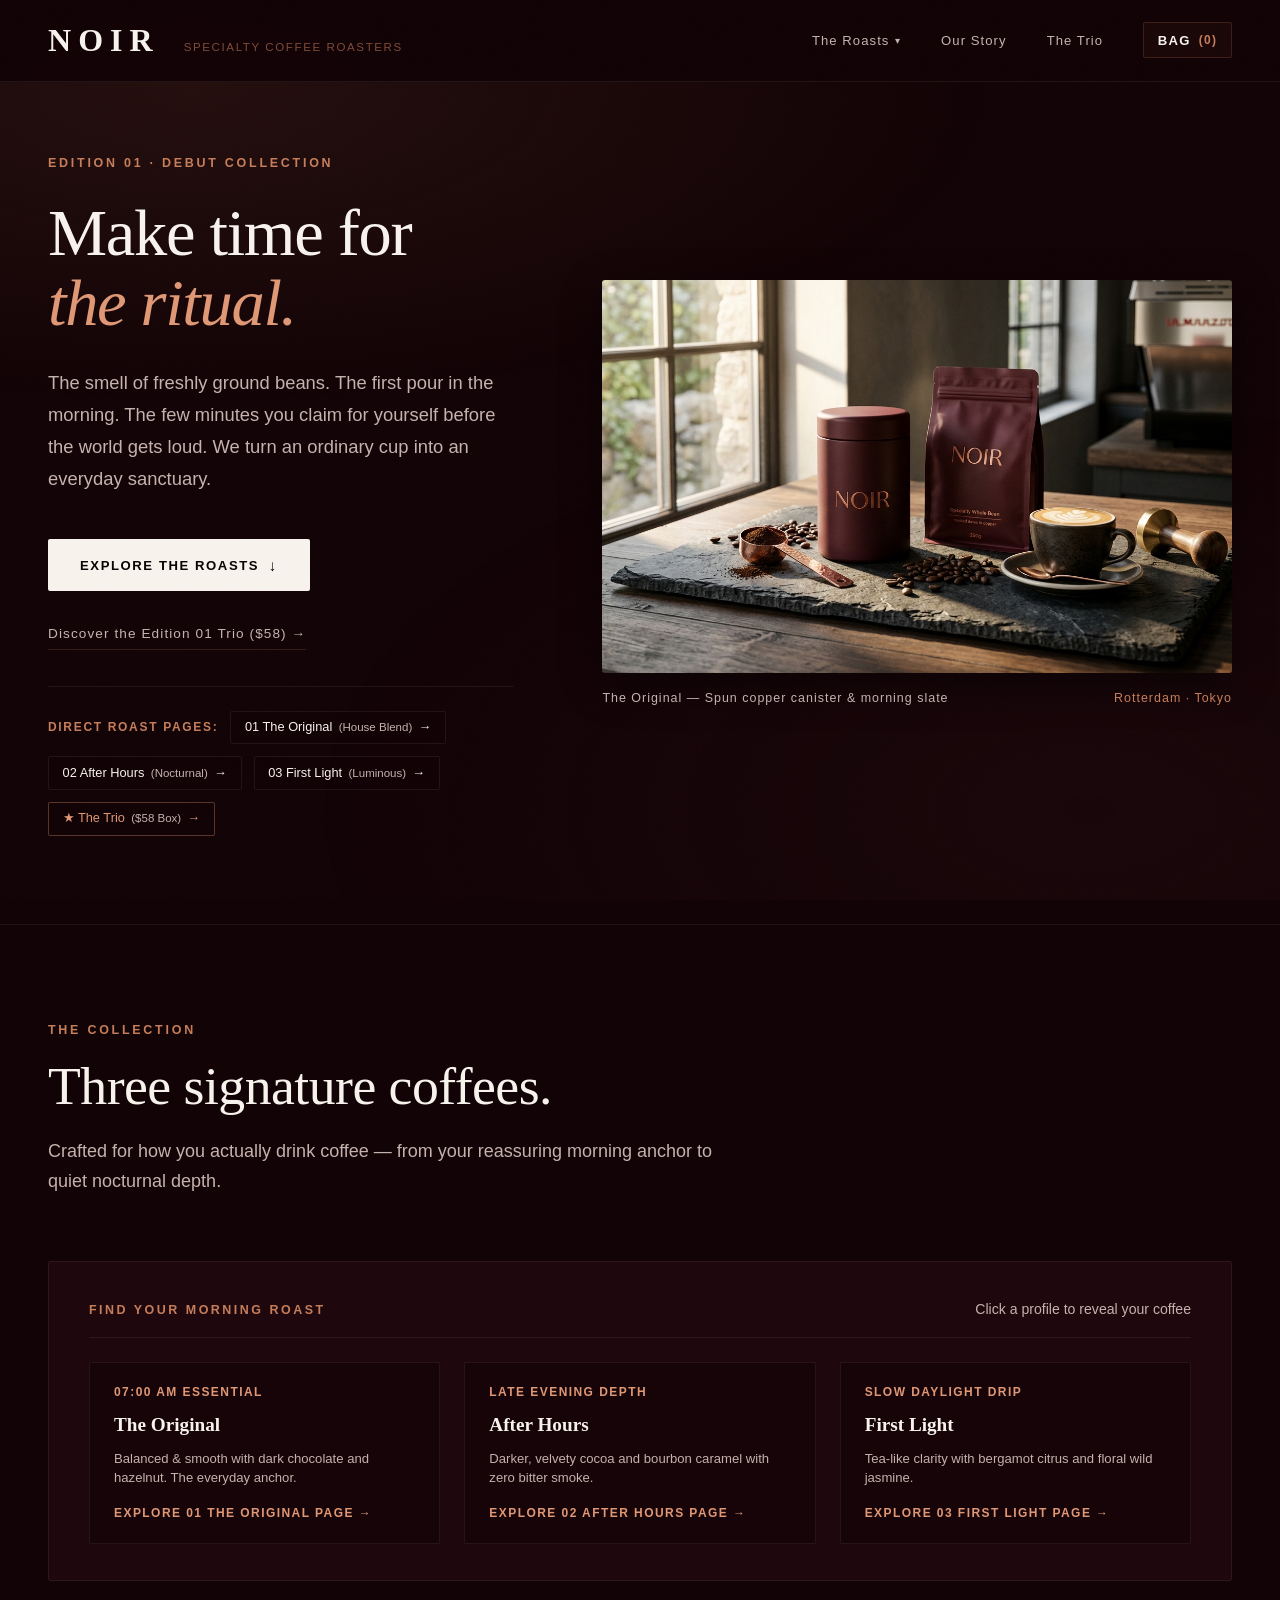
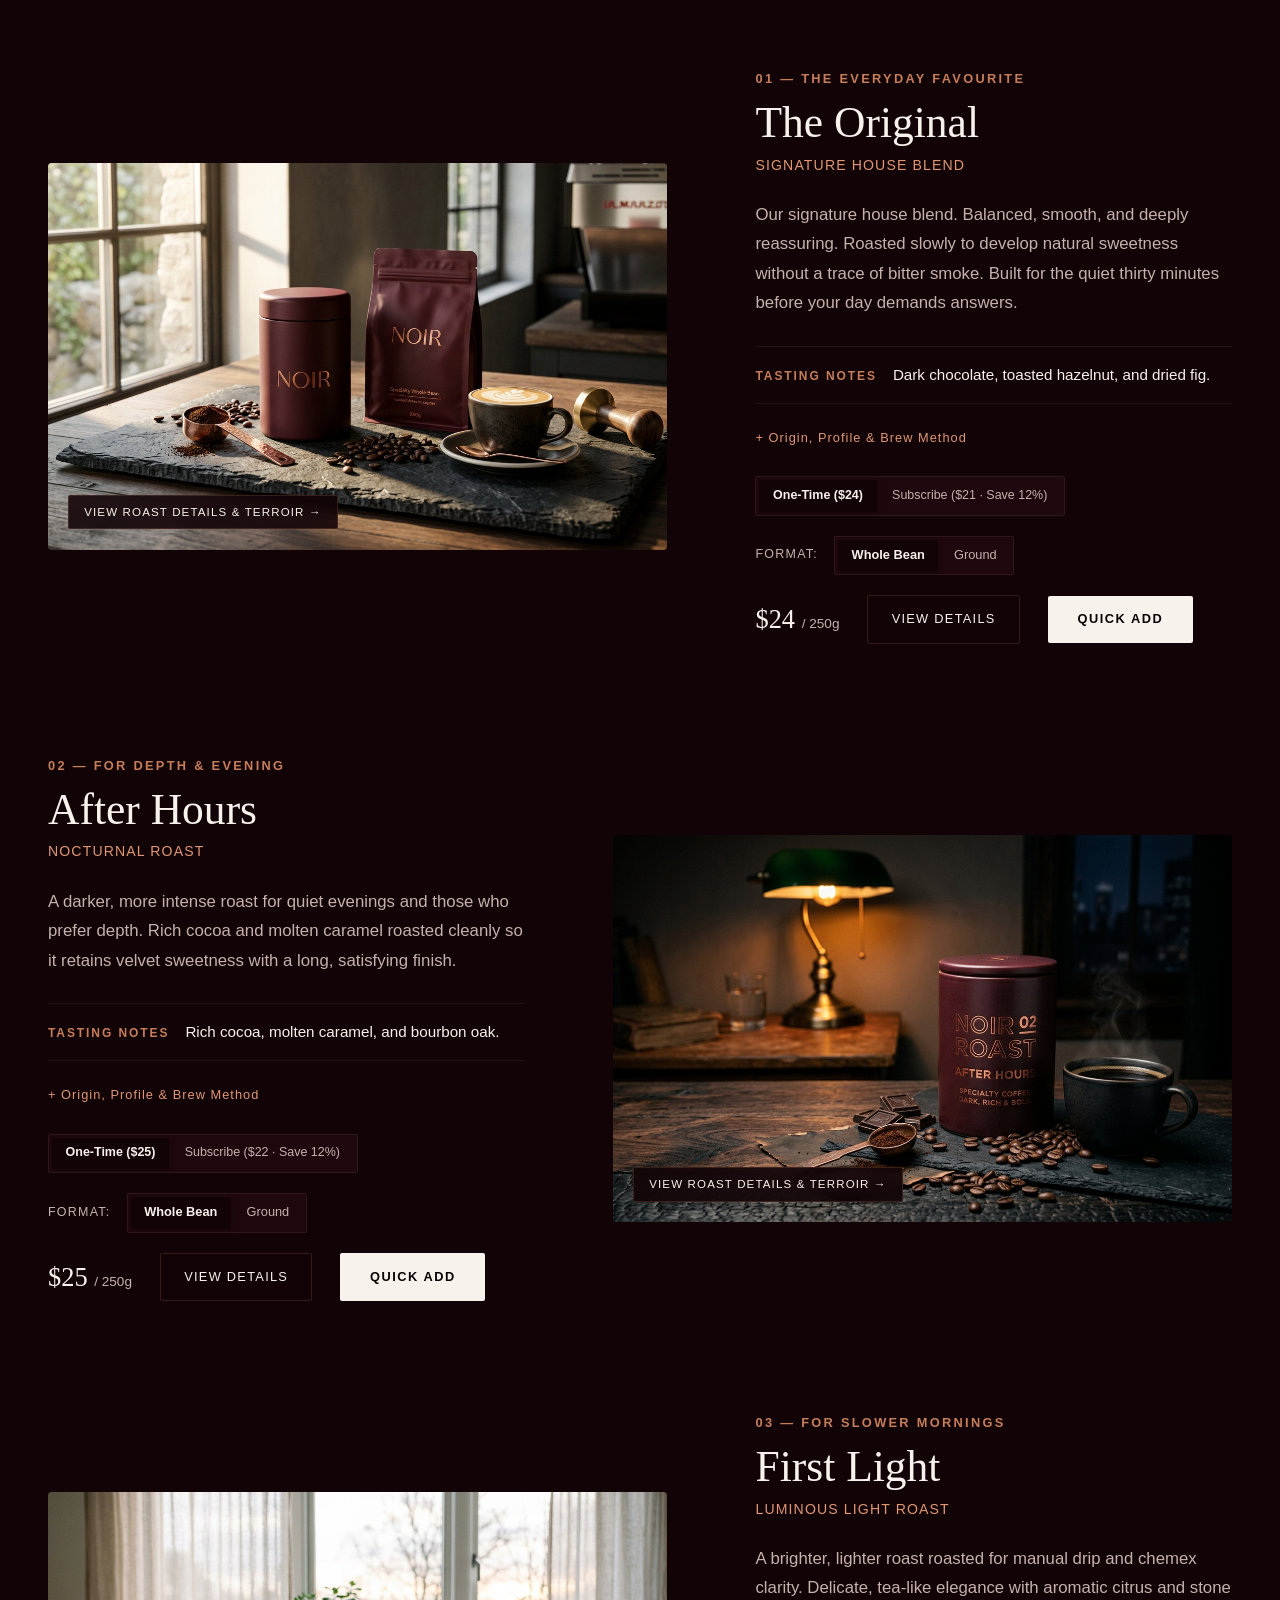
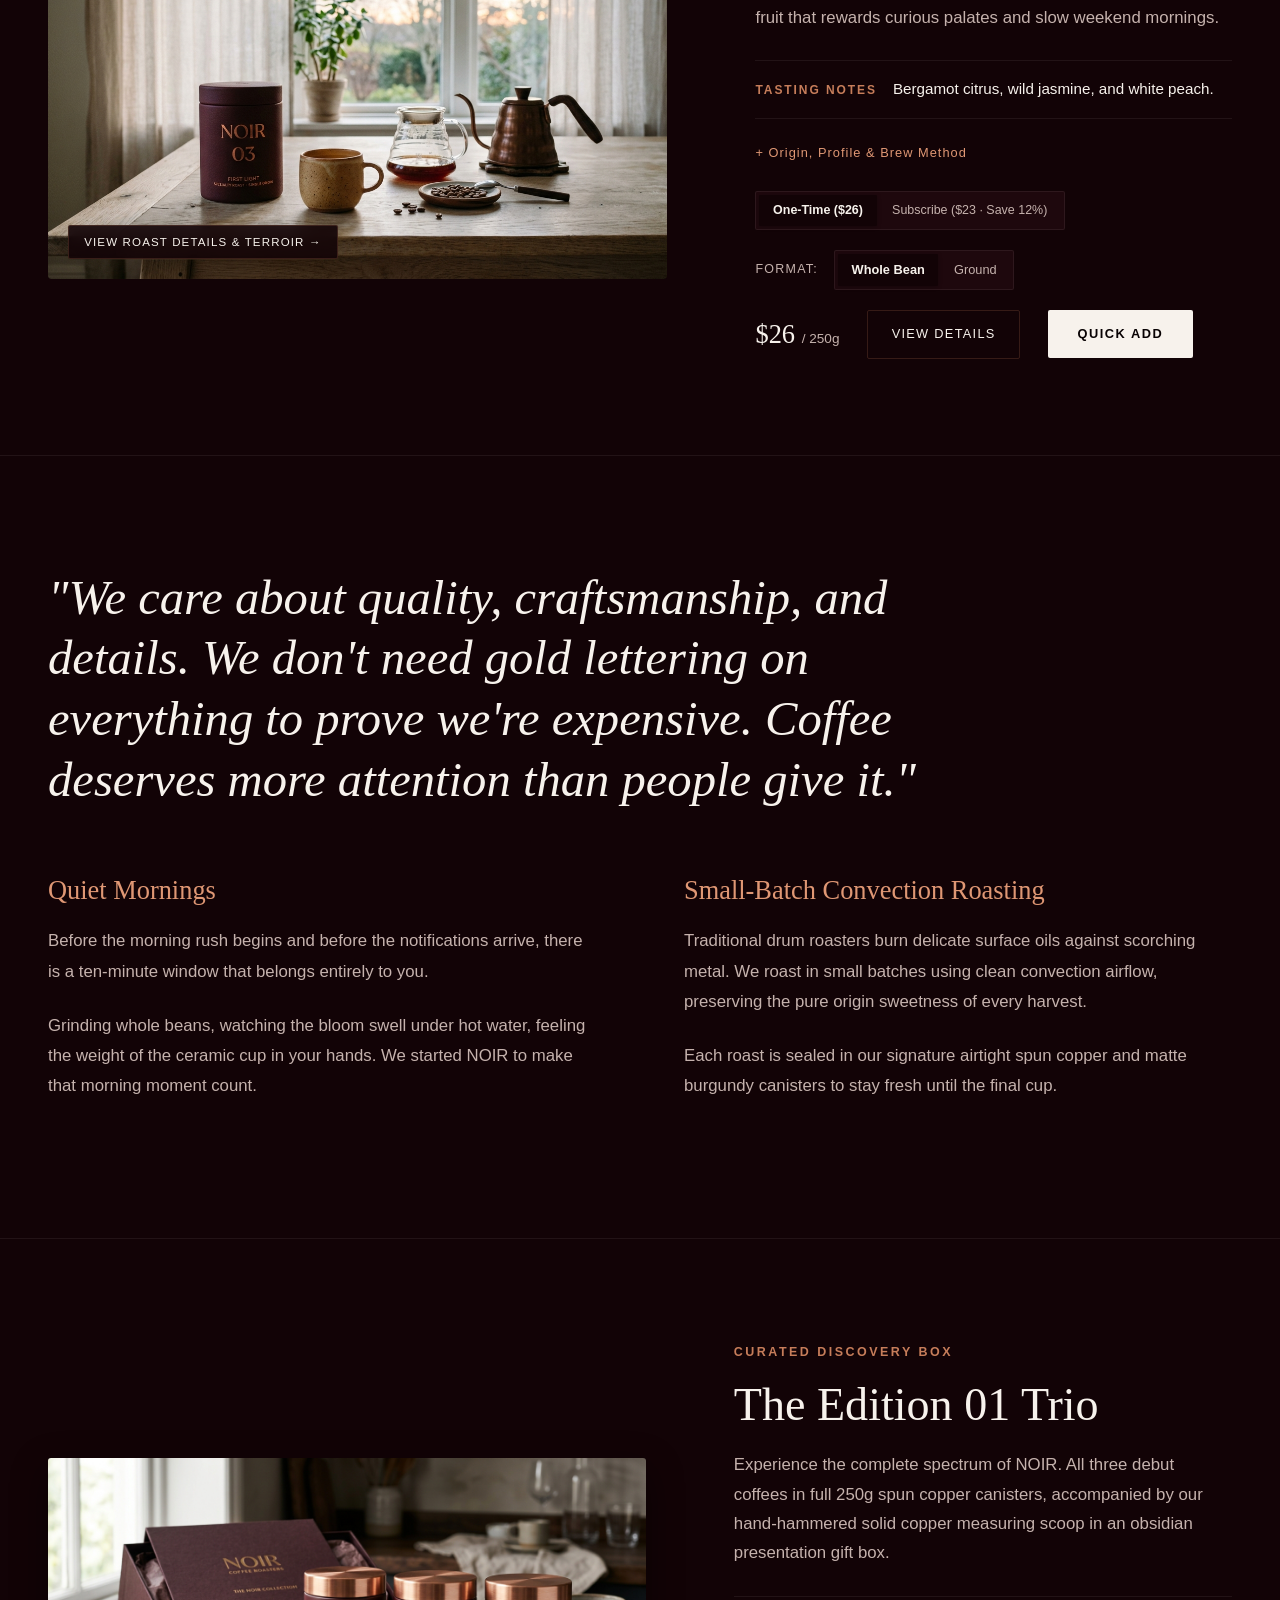
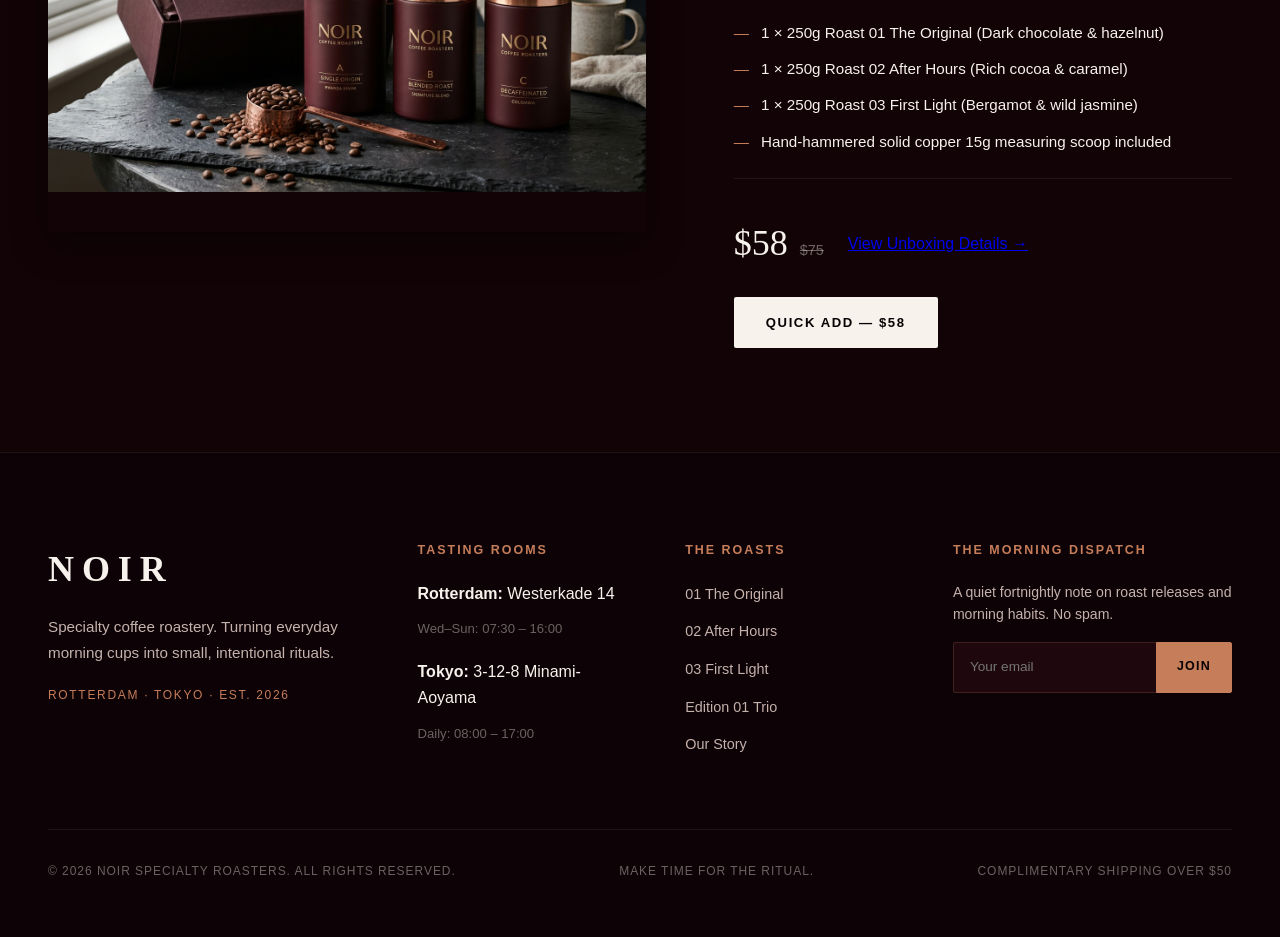
==== index.html @ 80af3e6f "feat: launch NOIR luxury coffee store with PDPs, Trio discovery set, and persistent cart" ====
<!DOCTYPE html>
<html lang="en">
<head>
  <meta charset="UTF-8">
  <meta name="viewport" content="width=device-width, initial-scale=1.0">
  <title>NOIR — Make Time for the Ritual | Specialty Coffee</title>
  <meta name="description" content="NOIR is an independent specialty coffee roaster. Three signature roasts crafted for quiet mornings and intentional rituals. Sealed in refillable copper-accented canisters.">
  
  <link rel="stylesheet" href="css/noir.css">
</head>
<body>

  <!-- Subtle Atmospheric Substrate: Micrograin texture and warm lighting -->
  <div class="atmosphere-glow" aria-hidden="true"></div>
  <svg class="grain-overlay" aria-hidden="true" xmlns="http://www.w3.org/2000/svg">
    <filter id="noir-noise">
      <feTurbulence type="fractalNoise" baseFrequency="0.8" numOctaves="3" stitchTiles="stitch" />
      <feColorMatrix type="matrix" values="1 0 0 0 0  0 1 0 0 0  0 0 1 0 0  0 0 0 1 0" />
    </filter>
    <rect width="100%" height="100%" filter="url(#noir-noise)" />
  </svg>

  <!-- Masthead -->
  <header class="masthead">
    <div class="masthead-inner">
      <div class="masthead-brand">
        <a href="#hero" class="brand-logo" aria-label="NOIR Specialty Coffee">NOIR</a>
        <span class="brand-tagline-sub">Specialty Coffee Roasters</span>
      </div>

      <nav class="masthead-nav" aria-label="Main Navigation">
        <div class="nav-dropdown-wrap">
          <a href="#roasts" class="nav-item">
            <span>The Roasts</span>
            <span class="nav-dropdown-arrow">▾</span>
          </a>
          <div class="nav-dropdown-menu">
            <div class="nav-dropdown-inner">
              <a href="original.html" class="nav-dropdown-item">
                <span class="dropdown-item-num">01</span>
                <div class="dropdown-item-content">
                  <span class="dropdown-item-name">The Original</span>
                  <span class="dropdown-item-desc">Signature House Blend · Dark Chocolate</span>
                </div>
              </a>
              <a href="after-hours.html" class="nav-dropdown-item">
                <span class="dropdown-item-num">02</span>
                <div class="dropdown-item-content">
                  <span class="dropdown-item-name">After Hours</span>
                  <span class="dropdown-item-desc">Nocturnal Roast · Rich Cocoa & Caramel</span>
                </div>
              </a>
              <a href="first-light.html" class="nav-dropdown-item">
                <span class="dropdown-item-num">03</span>
                <div class="dropdown-item-content">
                  <span class="dropdown-item-name">First Light</span>
                  <span class="dropdown-item-desc">Luminous Light Roast · Bergamot & Jasmine</span>
                </div>
              </a>
              <div class="nav-dropdown-divider"></div>
              <a href="trio.html" class="nav-dropdown-item">
                <span class="dropdown-item-num" style="color: var(--noir-copper-light);">★</span>
                <div class="dropdown-item-content">
                  <span class="dropdown-item-name">The Edition 01 Trio</span>
                  <span class="dropdown-item-desc">All 3 Roasts + Solid Copper Scoop ($58)</span>
                </div>
              </a>
            </div>
          </div>
        </div>

        <a href="story.html" class="nav-item">Our Story</a>
        <a href="trio.html" class="nav-item">The Trio</a>
        <button class="masthead-bag-btn" id="bagBtn" aria-label="Open bag">
          <span>Bag</span>
          <span class="bag-count">(0)</span>
        </button>
        <button class="mobile-nav-toggle-btn" id="mobileNavToggleBtn" aria-label="Toggle navigation menu" type="button">
          <div class="mobile-nav-icon-bars" aria-hidden="true">
            <span></span>
            <span></span>
            <span></span>
          </div>
          <span>Menu</span>
        </button>
      </nav>
    </div>
  </header>

  <!-- Mobile Navigation Drawer -->
  <div class="mobile-nav-drawer" id="mobileNavDrawer" aria-hidden="true">
    <div class="mobile-nav-drawer-inner">
      <div class="mobile-nav-drawer-header">
        <span class="mobile-nav-drawer-title">NOIR Directory</span>
        <button class="mobile-nav-drawer-close" id="mobileNavCloseBtn" aria-label="Close menu">✕</button>
      </div>
      <div class="mobile-nav-drawer-content">
        <span class="mobile-nav-category">Signature Roasts</span>
        <a href="original.html" class="mobile-nav-link">
          <span class="mobile-nav-num">01</span>
          <div>
            <strong>The Original</strong>
            <small>House Blend · Dark Chocolate ($24)</small>
          </div>
        </a>
        <a href="after-hours.html" class="mobile-nav-link">
          <span class="mobile-nav-num">02</span>
          <div>
            <strong>After Hours</strong>
            <small>Nocturnal Roast · Rich Cocoa ($25)</small>
          </div>
        </a>
        <a href="first-light.html" class="mobile-nav-link">
          <span class="mobile-nav-num">03</span>
          <div>
            <strong>First Light</strong>
            <small>Light Roast · Bergamot & Jasmine ($26)</small>
          </div>
        </a>

        <div class="mobile-nav-divider"></div>

        <span class="mobile-nav-category">Curated Box Set</span>
        <a href="trio.html" class="mobile-nav-link highlight">
          <span class="mobile-nav-num" style="color: var(--noir-copper-light);">★</span>
          <div>
            <strong>The Edition 01 Trio</strong>
            <small>All 3 Roasts + Solid Copper Scoop ($58)</small>
          </div>
        </a>

        <div class="mobile-nav-divider"></div>

        <span class="mobile-nav-category">About NOIR</span>
        <a href="story.html" class="mobile-nav-link">
          <div>
            <strong>Our Story & Roasting Craft</strong>
            <small>Loring S35 convection & sustainable canisters</small>
          </div>
        </a>
        <a href="#story" class="mobile-nav-link">
          <div>
            <strong>Tasting Rooms</strong>
            <small>Rotterdam (Westerkade) & Tokyo (Aoyama)</small>
          </div>
        </a>
      </div>
    </div>
  </div>

  <main>
    <!-- 1. HERO SECTION -->
    <section class="site-section hero-section" id="hero">
      <div class="hero-grid">
        <div class="hero-content">
          <span class="hero-eyebrow">Edition 01 · Debut Collection</span>
          
          <h1 class="hero-headline">
            Make time for<br>
            <em>the ritual.</em>
          </h1>

          <p class="hero-description">
            The smell of freshly ground beans. The first pour in the morning. The few minutes you claim for yourself before the world gets loud. We turn an ordinary cup into an everyday sanctuary.
          </p>

          <div class="hero-actions">
            <a href="#roasts" class="btn-primary">
              <span>Explore the Roasts</span>
              <span style="font-size: 0.95rem; line-height: 1;">↓</span>
            </a>
            <a href="trio.html" class="btn-ghost-link">
              Discover the Edition 01 Trio ($58) →
            </a>
          </div>

          <!-- Direct Quick-Access to Dedicated Product Pages -->
          <div class="hero-quick-roasts">
            <span class="quick-roasts-label">Direct Roast Pages:</span>
            <a href="original.html" class="quick-roast-pill">01 The Original <span>(House Blend)</span> →</a>
            <a href="after-hours.html" class="quick-roast-pill">02 After Hours <span>(Nocturnal)</span> →</a>
            <a href="first-light.html" class="quick-roast-pill">03 First Light <span>(Luminous)</span> →</a>
            <a href="trio.html" class="quick-roast-pill" style="border-color: rgba(198, 125, 90, 0.4); color: var(--noir-copper-light);">★ The Trio <span>($58 Box)</span> →</a>
          </div>
        </div>

        <div class="hero-visual">
          <div class="hero-image-frame">
            <img 
              src="assets/noir-01-the-original-wide.jpg" 
              alt="NOIR The Original signature canister, whole beans, and ceramic cup in morning slate light"
            >
          </div>
          <div class="hero-image-note">
            <span>The Original — Spun copper canister & morning slate</span>
            <span>Rotterdam · Tokyo</span>
          </div>
        </div>
      </div>
    </section>

    <hr class="section-divider">

    <!-- 2. THE THREE SIGNATURE ROASTS -->
    <section class="site-section" id="roasts">
      <div class="section-header-clean">
        <span class="section-label">The Collection</span>
        <h2 class="section-title-large">Three signature coffees.</h2>
        <p class="section-subtitle-clean">
          Crafted for how you actually drink coffee — from your reassuring morning anchor to quiet nocturnal depth.
        </p>
      </div>

      <!-- Interactive Coffee Matcher Strip -->
      <div class="ritual-finder-strip">
        <div class="ritual-finder-header">
          <span class="ritual-finder-title">Find Your Morning Roast</span>
          <span class="ritual-finder-sub">Click a profile to reveal your coffee</span>
        </div>
        <div class="ritual-finder-cards">
          <div class="ritual-option-card" data-match="roast-01">
            <span class="ritual-opt-time">07:00 AM Essential</span>
            <h4 class="ritual-opt-name">The Original</h4>
            <p class="ritual-opt-notes">Balanced & smooth with dark chocolate and hazelnut. The everyday anchor.</p>
            <a href="original.html" class="ritual-opt-link">Explore 01 The Original Page →</a>
          </div>
          <div class="ritual-option-card" data-match="roast-02">
            <span class="ritual-opt-time">Late Evening Depth</span>
            <h4 class="ritual-opt-name">After Hours</h4>
            <p class="ritual-opt-notes">Darker, velvety cocoa and bourbon caramel with zero bitter smoke.</p>
            <a href="after-hours.html" class="ritual-opt-link">Explore 02 After Hours Page →</a>
          </div>
          <div class="ritual-option-card" data-match="roast-03">
            <span class="ritual-opt-time">Slow Daylight Drip</span>
            <h4 class="ritual-opt-name">First Light</h4>
            <p class="ritual-opt-notes">Tea-like clarity with bergamot citrus and floral wild jasmine.</p>
            <a href="first-light.html" class="ritual-opt-link">Explore 03 First Light Page →</a>
          </div>
        </div>
      </div>

      <div class="roast-showcase-list">
        
        <!-- ROAST 01: THE ORIGINAL -->
        <article class="roast-card-layout" id="roast-01">
          <a href="original.html" class="roast-visual-link" aria-label="View 01 The Original roast details">
            <div class="roast-visual-frame">
              <img 
                src="assets/noir-01-the-original-wide.jpg" 
                alt="NOIR Roast 01 The Original canister, beans and ceramic cup" 
                loading="lazy"
              >
            </div>
            <div class="roast-visual-badge-overlay">
              <span>View Roast Details & Terroir →</span>
            </div>
          </a>

          <div class="roast-details">
            <span class="roast-number-badge">01 — The Everyday Favourite</span>
            <h3 class="roast-title"><a href="original.html" style="color: inherit; text-decoration: none;">The Original</a></h3>
            <span class="roast-subtitle">Signature House Blend</span>

            <p class="roast-story">
              Our signature house blend. Balanced, smooth, and deeply reassuring. Roasted slowly to develop natural sweetness without a trace of bitter smoke. Built for the quiet thirty minutes before your day demands answers.
            </p>

            <div class="roast-tasting-bar">
              <span class="tasting-bar-label">Tasting Notes</span>
              <span class="tasting-bar-notes">Dark chocolate, toasted hazelnut, and dried fig.</span>
            </div>

            <!-- Expandable Profile Sheet -->
            <button class="roast-expand-btn" data-toggle="drawer-01" type="button">
              <span>+ Origin, Profile & Brew Method</span>
            </button>
            <div class="roast-profile-drawer" id="drawer-01">
              <div class="profile-meta-row">
                <span class="profile-meta-key">Provenance</span>
                <span class="profile-meta-val">Yirgacheffe & Antigua Bourbon · 1,850m</span>
              </div>
              <div class="profile-meta-row">
                <span class="profile-meta-key">Sensory Balance</span>
                <span class="profile-scale-dots">Sweetness ●●●●○ · Body ●●●●○ · Acidity ●●○○○</span>
              </div>
              <div class="profile-meta-row">
                <span class="profile-meta-key">Ideal Extraction</span>
                <span class="profile-meta-val">Espresso, Moka Pot, Aeropress & Drip</span>
              </div>
            </div>

            <div class="roast-purchase-zone">
              <!-- Subscription Frequency Selector -->
              <div class="order-type-bar" role="radiogroup">
                <button class="order-type-btn active" type="button" data-freq="once" data-price="24">One-Time ($24)</button>
                <button class="order-type-btn" type="button" data-freq="sub" data-price="21">Subscribe ($21 · Save 12%)</button>
              </div>

              <div class="grind-select-group">
                <span class="grind-label">Format:</span>
                <div class="grind-toggle-bar" role="radiogroup">
                  <button class="grind-opt-btn active" type="button">Whole Bean</button>
                  <button class="grind-opt-btn" type="button">Ground</button>
                </div>
              </div>

              <div class="roast-buy-row">
                <div class="roast-price-tag" data-base-price="24">$24 <span>/ 250g</span></div>
                <a href="original.html" class="btn-view-details">View Details</a>
                <button class="btn-add-bag" data-action="add-roast" data-roast-id="01">
                  Quick Add
                </button>
              </div>
            </div>
          </div>
        </article>

        <!-- ROAST 02: AFTER HOURS (INVERTED LAYOUT) -->
        <article class="roast-card-layout layout-inverted" id="roast-02">
          <div class="roast-details">
            <span class="roast-number-badge">02 — For Depth & Evening</span>
            <h3 class="roast-title"><a href="after-hours.html" style="color: inherit; text-decoration: none;">After Hours</a></h3>
            <span class="roast-subtitle">Nocturnal Roast</span>

            <p class="roast-story">
              A darker, more intense roast for quiet evenings and those who prefer depth. Rich cocoa and molten caramel roasted cleanly so it retains velvet sweetness with a long, satisfying finish.
            </p>

            <div class="roast-tasting-bar">
              <span class="tasting-bar-label">Tasting Notes</span>
              <span class="tasting-bar-notes">Rich cocoa, molten caramel, and bourbon oak.</span>
            </div>

            <!-- Expandable Profile Sheet -->
            <button class="roast-expand-btn" data-toggle="drawer-02" type="button">
              <span>+ Origin, Profile & Brew Method</span>
            </button>
            <div class="roast-profile-drawer" id="drawer-02">
              <div class="profile-meta-row">
                <span class="profile-meta-key">Provenance</span>
                <span class="profile-meta-val">Sumatra Gayo & Colombia Huila · 1,920m</span>
              </div>
              <div class="profile-meta-row">
                <span class="profile-meta-key">Sensory Balance</span>
                <span class="profile-scale-dots">Sweetness ●●●○○ · Body ●●●●● · Acidity ●○○○○</span>
              </div>
              <div class="profile-meta-row">
                <span class="profile-meta-key">Ideal Extraction</span>
                <span class="profile-meta-val">French Press, Espresso & Moka Pot</span>
              </div>
            </div>

            <div class="roast-purchase-zone">
              <!-- Subscription Frequency Selector -->
              <div class="order-type-bar" role="radiogroup">
                <button class="order-type-btn active" type="button" data-freq="once" data-price="25">One-Time ($25)</button>
                <button class="order-type-btn" type="button" data-freq="sub" data-price="22">Subscribe ($22 · Save 12%)</button>
              </div>

              <div class="grind-select-group">
                <span class="grind-label">Format:</span>
                <div class="grind-toggle-bar" role="radiogroup">
                  <button class="grind-opt-btn active" type="button">Whole Bean</button>
                  <button class="grind-opt-btn" type="button">Ground</button>
                </div>
              </div>

              <div class="roast-buy-row">
                <div class="roast-price-tag" data-base-price="25">$25 <span>/ 250g</span></div>
                <a href="after-hours.html" class="btn-view-details">View Details</a>
                <button class="btn-add-bag" data-action="add-roast" data-roast-id="02">
                  Quick Add
                </button>
              </div>
            </div>
          </div>

          <a href="after-hours.html" class="roast-visual-link" aria-label="View 02 After Hours roast details">
            <div class="roast-visual-frame">
              <img 
                src="assets/noir-02-after-hours-wide.jpg" 
                alt="NOIR Roast 02 After Hours dark wood nocturnal coffee still" 
                loading="lazy"
              >
            </div>
            <div class="roast-visual-badge-overlay">
              <span>View Roast Details & Terroir →</span>
            </div>
          </a>
        </article>

        <!-- ROAST 03: FIRST LIGHT -->
        <article class="roast-card-layout" id="roast-03">
          <a href="first-light.html" class="roast-visual-link" aria-label="View 03 First Light roast details">
            <div class="roast-visual-frame">
              <img 
                src="assets/noir-03-first-light-wide.jpg" 
                alt="NOIR Roast 03 First Light luminous light roast on pale oak table" 
                loading="lazy"
              >
            </div>
            <div class="roast-visual-badge-overlay">
              <span>View Roast Details & Terroir →</span>
            </div>
          </a>

          <div class="roast-details">
            <span class="roast-number-badge">03 — For Slower Mornings</span>
            <h3 class="roast-title"><a href="first-light.html" style="color: inherit; text-decoration: none;">First Light</a></h3>
            <span class="roast-subtitle">Luminous Light Roast</span>

            <p class="roast-story">
              A brighter, lighter roast roasted for manual drip and chemex clarity. Delicate, tea-like elegance with aromatic citrus and stone fruit that rewards curious palates and slow weekend mornings.
            </p>

            <div class="roast-tasting-bar">
              <span class="tasting-bar-label">Tasting Notes</span>
              <span class="tasting-bar-notes">Bergamot citrus, wild jasmine, and white peach.</span>
            </div>

            <!-- Expandable Profile Sheet -->
            <button class="roast-expand-btn" data-toggle="drawer-03" type="button">
              <span>+ Origin, Profile & Brew Method</span>
            </button>
            <div class="roast-profile-drawer" id="drawer-03">
              <div class="profile-meta-row">
                <span class="profile-meta-key">Provenance</span>
                <span class="profile-meta-val">Sidama Bensa & Kenya Nyeri · 2,100m</span>
              </div>
              <div class="profile-meta-row">
                <span class="profile-meta-key">Sensory Balance</span>
                <span class="profile-scale-dots">Sweetness ●●●●○ · Body ●●○○○ · Acidity ●●●●○</span>
              </div>
              <div class="profile-meta-row">
                <span class="profile-meta-key">Ideal Extraction</span>
                <span class="profile-meta-val">Kalita Wave, V60, Chemex & Aeropress</span>
              </div>
            </div>

            <div class="roast-purchase-zone">
              <!-- Subscription Frequency Selector -->
              <div class="order-type-bar" role="radiogroup">
                <button class="order-type-btn active" type="button" data-freq="once" data-price="26">One-Time ($26)</button>
                <button class="order-type-btn" type="button" data-freq="sub" data-price="23">Subscribe ($23 · Save 12%)</button>
              </div>

              <div class="grind-select-group">
                <span class="grind-label">Format:</span>
                <div class="grind-toggle-bar" role="radiogroup">
                  <button class="grind-opt-btn active" type="button">Whole Bean</button>
                  <button class="grind-opt-btn" type="button">Ground</button>
                </div>
              </div>

              <div class="roast-buy-row">
                <div class="roast-price-tag" data-base-price="26">$26 <span>/ 250g</span></div>
                <a href="first-light.html" class="btn-view-details">View Details</a>
                <button class="btn-add-bag" data-action="add-roast" data-roast-id="03">
                  Quick Add
                </button>
              </div>
            </div>
          </div>
        </article>

      </div>
    </section>

    <hr class="section-divider">

    <!-- 3. BRAND STORY -->
    <section class="site-section story-section" id="story">
      <blockquote class="story-lead-quote">
        "We care about quality, craftsmanship, and details. We don't need gold lettering on everything to prove we're expensive. Coffee deserves more attention than people give it."
      </blockquote>

      <div class="story-columns-grid">
        <div class="story-column">
          <h3>Quiet Mornings</h3>
          <p>
            Before the morning rush begins and before the notifications arrive, there is a ten-minute window that belongs entirely to you.
          </p>
          <p>
            Grinding whole beans, watching the bloom swell under hot water, feeling the weight of the ceramic cup in your hands. We started NOIR to make that morning moment count.
          </p>
        </div>

        <div class="story-column">
          <h3>Small-Batch Convection Roasting</h3>
          <p>
            Traditional drum roasters burn delicate surface oils against scorching metal. We roast in small batches using clean convection airflow, preserving the pure origin sweetness of every harvest.
          </p>
          <p>
            Each roast is sealed in our signature airtight spun copper and matte burgundy canisters to stay fresh until the final cup.
          </p>
        </div>
      </div>
    </section>

    <hr class="section-divider">

    <!-- 4. THE LAUNCH TRIO FEATURE -->
    <section class="site-section trio-section" id="trio">
      <div class="trio-grid">
        <div class="trio-visual">
          <a href="trio.html" style="display: block; text-decoration: none;" aria-label="View The Edition 01 Trio unboxing details">
            <img 
              src="assets/noir-trio-collection.jpg" 
              alt="NOIR The Edition 01 Trio collection with 3 canisters and copper scoop" 
              loading="lazy"
            >
          </a>
        </div>

        <div class="trio-content">
          <span class="trio-eyebrow">Curated Discovery Box</span>
          <h2 class="trio-title">
            <a href="trio.html" style="color: inherit; text-decoration: none;">The Edition 01 Trio</a>
          </h2>
          
          <p class="trio-body">
            Experience the complete spectrum of NOIR. All three debut coffees in full 250g spun copper canisters, accompanied by our hand-hammered solid copper measuring scoop in an obsidian presentation gift box.
          </p>

          <ul class="trio-inclusions">
            <li>1 × 250g Roast 01 The Original (Dark chocolate & hazelnut)</li>
            <li>1 × 250g Roast 02 After Hours (Rich cocoa & caramel)</li>
            <li>1 × 250g Roast 03 First Light (Bergamot & wild jasmine)</li>
            <li>Hand-hammered solid copper 15g measuring scoop included</li>
          </ul>

          <div class="trio-action-line" style="display: flex; align-items: center; gap: 1.5rem; flex-wrap: wrap;">
            <div class="trio-price-block">
              <span class="trio-price-val">$58</span>
              <span class="trio-price-orig">$75</span>
            </div>
            <a href="trio.html" class="btn-card-details">
              View Unboxing Details →
            </a>
            <button class="btn-primary" data-action="add-trio">
              Quick Add — $58
            </button>
          </div>
        </div>
      </div>
    </section>
  </main>

  <!-- 5. MINIMAL, GROUNDED FOOTER -->
  <footer class="site-footer">
    <div class="footer-inner-grid">
      <div class="footer-brand">
        <h2>NOIR</h2>
        <p>
          Specialty coffee roastery. Turning everyday morning cups into small, intentional rituals.
        </p>
        <span class="footer-brand-locations">Rotterdam · Tokyo · Est. 2026</span>
      </div>

      <div class="footer-col">
        <h4>Tasting Rooms</h4>
        <ul class="footer-nav-list">
          <li><strong>Rotterdam:</strong> Westerkade 14</li>
          <li style="color: var(--noir-ivory-faint); font-size: 0.82rem;">Wed–Sun: 07:30 – 16:00</li>
          <li style="margin-top: 0.5rem;"><strong>Tokyo:</strong> 3-12-8 Minami-Aoyama</li>
          <li style="color: var(--noir-ivory-faint); font-size: 0.82rem;">Daily: 08:00 – 17:00</li>
        </ul>
      </div>

      <div class="footer-col">
        <h4>The Roasts</h4>
        <ul class="footer-nav-list">
          <li><a href="original.html">01 The Original</a></li>
          <li><a href="after-hours.html">02 After Hours</a></li>
          <li><a href="first-light.html">03 First Light</a></li>
          <li><a href="trio.html">Edition 01 Trio</a></li>
          <li><a href="story.html">Our Story</a></li>
        </ul>
      </div>

      <div class="footer-col">
        <h4>The Morning Dispatch</h4>
        <p class="footer-newsletter-text">
          A quiet fortnightly note on roast releases and morning habits. No spam.
        </p>
        <form class="footer-newsletter-form" onsubmit="event.preventDefault(); alert('Thank you for subscribing to The Morning Dispatch.');">
          <input type="email" class="newsletter-input" placeholder="Your email" required>
          <button type="submit" class="newsletter-btn">Join</button>
        </form>
      </div>
    </div>

    <div class="footer-legal-bar">
      <span>© 2026 NOIR Specialty Roasters. All rights reserved.</span>
      <span>Make time for the ritual.</span>
      <span>Complimentary shipping over $50</span>
    </div>
  </footer>

  <!-- Slide-over Bag Drawer -->
  <div class="drawer-backdrop" id="drawerBackdrop" aria-hidden="true">
    <aside class="ritual-drawer" role="dialog" aria-modal="true" aria-labelledby="drawerTitle">
      <div class="drawer-header">
        <h3 id="drawerTitle" class="drawer-title">Your Bag</h3>
        <button class="drawer-close-btn" id="drawerCloseBtn" aria-label="Close bag">✕</button>
      </div>

      <!-- Free Shipping Progress Tracker -->
      <div class="shipping-meter-wrap" id="shippingMeter">
        <span class="shipping-meter-text" id="shippingMeterText">Add $50.00 for complimentary courier delivery</span>
        <div class="shipping-progress-track">
          <div class="shipping-progress-fill" id="shippingMeterFill"></div>
        </div>
      </div>

      <div class="drawer-items" id="drawerItems">
        <!-- Rendered dynamically by noir.js -->
      </div>

      <div class="drawer-footer">
        <div class="drawer-subtotal-row">
          <span class="drawer-subtotal-label">Subtotal</span>
          <span class="drawer-subtotal-val" id="drawerSubtotal">$0.00</span>
        </div>
        <button class="btn-checkout" id="drawerCheckoutBtn">
          Proceed to Checkout
        </button>
        <p class="drawer-dispatch-note">
          Complimentary courier dispatch on orders over $50
        </p>
      </div>
    </aside>
  </div>

  <script src="js/noir.js"></script>
</body>
</html>
---- css/noir.css ----
@import url('https://api.fontshare.com/v2/css?f[]=sentient@400,500,700,400i,700i&f[]=switzer@400,500,600&display=swap');

:root {
  --noir-bg: #120306;
  --noir-bg-elevated: #1a060a;
  --noir-surface: #1e080d;
  --noir-surface-hover: #260c12;
  
  --noir-border: rgba(198, 125, 90, 0.2);
  --noir-border-subtle: rgba(247, 242, 236, 0.07);
  
  --noir-copper: #c67d5a;
  --noir-copper-light: #df9774;
  --noir-copper-muted: rgba(198, 125, 90, 0.6);
  
  --noir-ivory: #f7f2ec;
  --noir-ivory-dim: #c5b2ad;
  --noir-ivory-faint: rgba(247, 242, 236, 0.4);
  --noir-black: #080203;

  --font-serif: 'Sentient', Georgia, serif;
  --font-sans: 'Switzer', -apple-system, BlinkMacSystemFont, 'Segoe UI', Roboto, sans-serif;

  --transition-fast: 160ms cubic-bezier(0.16, 1, 0.3, 1);
  --transition-smooth: 280ms cubic-bezier(0.16, 1, 0.3, 1);
}

*, *::before, *::after {
  box-sizing: border-box;
  margin: 0;
  padding: 0;
}

/* Absolute Button & Input Resets */
button {
  all: unset;
  box-sizing: border-box;
  font: inherit;
  color: inherit;
  cursor: pointer;
  display: inline-block;
  text-align: inherit;
  text-decoration: none;
  -webkit-appearance: none;
  appearance: none;
}

input {
  box-sizing: border-box;
  font: inherit;
  color: inherit;
  background: transparent;
  border: none;
}

html {
  font-size: 16px;
  background-color: var(--noir-bg);
  color: var(--noir-ivory);
  font-family: var(--font-sans);
  text-rendering: optimizeLegibility;
  -webkit-font-smoothing: antialiased;
  -moz-osx-font-smoothing: grayscale;
  scroll-behavior: smooth;
}

body {
  min-height: 100vh;
  background-color: var(--noir-bg);
  color: var(--noir-ivory);
  line-height: 1.6;
  overflow-x: hidden;
  position: relative;
}

/* Subtle atmosphere: tactile micrograin & gentle warm glow */
.grain-overlay {
  position: fixed;
  inset: 0;
  width: 100%;
  height: 100%;
  pointer-events: none;
  z-index: 999;
  opacity: 0.035;
  mix-blend-mode: overlay;
}

.atmosphere-glow {
  position: fixed;
  top: 0;
  left: 0;
  width: 100vw;
  height: 100vh;
  pointer-events: none;
  z-index: 0;
  background:
    radial-gradient(90% 50% at 15% 10%, rgba(198, 125, 90, 0.1) 0%, rgba(18, 3, 6, 0) 70%),
    radial-gradient(80% 60% at 85% 90%, rgba(38, 12, 18, 0.35) 0%, rgba(18, 3, 6, 0) 75%);
}

:focus-visible {
  outline: 2px solid var(--noir-copper);
  outline-offset: 3px;
}

/* ----------------------------------------------------
   MASTHEAD
---------------------------------------------------- */
.masthead {
  position: sticky;
  top: 0;
  z-index: 100;
  width: 100%;
  background: rgba(18, 3, 6, 0.94);
  backdrop-filter: blur(20px);
  -webkit-backdrop-filter: blur(20px);
  border-bottom: 1px solid var(--noir-border-subtle);
}

.masthead-inner {
  max-width: 1380px;
  margin: 0 auto;
  padding: 1.4rem 3rem;
  display: flex;
  align-items: center;
  justify-content: space-between;
}

.masthead-brand {
  display: flex;
  align-items: baseline;
  gap: 1.5rem;
}

.brand-logo {
  font-family: var(--font-serif);
  font-size: 2rem;
  font-weight: 700;
  letter-spacing: 0.22em;
  color: var(--noir-ivory);
  text-decoration: none;
  text-transform: uppercase;
  line-height: 1;
  transition: color var(--transition-fast);
}

.brand-logo:hover {
  color: var(--noir-copper-light);
}

.brand-tagline-sub {
  font-size: 0.72rem;
  letter-spacing: 0.14em;
  text-transform: uppercase;
  color: var(--noir-copper-muted);
  font-weight: 500;
}

.masthead-nav {
  display: flex;
  align-items: center;
  gap: 2.5rem;
}

.nav-item {
  font-size: 0.82rem;
  font-weight: 500;
  letter-spacing: 0.08em;
  color: var(--noir-ivory-dim);
  text-decoration: none;
  transition: color var(--transition-fast);
  display: inline-flex;
  align-items: center;
  gap: 0.35rem;
}

.nav-item:hover {
  color: var(--noir-ivory);
}

/* Nav Dropdown for Dedicated Roast Pages */
.nav-dropdown-wrap {
  position: relative;
}

.nav-dropdown-arrow {
  font-size: 0.65rem;
  transition: transform var(--transition-fast);
}

.nav-dropdown-wrap:hover .nav-dropdown-arrow,
.nav-dropdown-wrap:focus-within .nav-dropdown-arrow {
  transform: rotate(180deg);
}

.nav-dropdown-menu {
  position: absolute;
  top: 100%;
  left: -1rem;
  padding-top: 0.75rem;
  min-width: 310px;
  opacity: 0;
  visibility: hidden;
  pointer-events: none;
  transition: opacity 180ms ease, visibility 180ms ease, transform 180ms ease;
  transform: translateY(6px);
  z-index: 150;
}

.nav-dropdown-wrap:hover .nav-dropdown-menu,
.nav-dropdown-wrap:focus-within .nav-dropdown-menu {
  opacity: 1;
  visibility: visible;
  pointer-events: auto;
  transform: translateY(0);
}

.nav-dropdown-inner {
  background: var(--noir-bg-elevated);
  border: 1px solid var(--noir-border);
  border-radius: 3px;
  padding: 0.85rem;
  box-shadow: 0 16px 40px rgba(0, 0, 0, 0.65);
  display: flex;
  flex-direction: column;
  gap: 0.35rem;
}

.nav-dropdown-item {
  display: grid;
  grid-template-columns: 28px 1fr;
  gap: 0.75rem;
  padding: 0.65rem 0.85rem;
  border-radius: 2px;
  text-decoration: none;
  transition: background var(--transition-fast);
}

.nav-dropdown-item:hover {
  background: var(--noir-surface);
}

.dropdown-item-num {
  font-size: 0.72rem;
  letter-spacing: 0.12em;
  color: var(--noir-copper);
  font-weight: 600;
  padding-top: 3px;
}

.dropdown-item-content {
  display: flex;
  flex-direction: column;
}

.dropdown-item-name {
  font-family: var(--font-serif);
  font-size: 1.05rem;
  color: var(--noir-ivory);
  font-weight: 400;
  margin-bottom: 0.15rem;
}

.dropdown-item-desc {
  font-size: 0.75rem;
  color: var(--noir-ivory-dim);
}

.nav-dropdown-divider {
  height: 1px;
  background: var(--noir-border-subtle);
  margin: 0.35rem 0;
}

.masthead-bag-btn {
  font-size: 0.82rem;
  font-weight: 600;
  letter-spacing: 0.1em;
  text-transform: uppercase;
  color: var(--noir-ivory);
  display: inline-flex;
  align-items: center;
  gap: 0.5rem;
  padding: 0.4rem 0.85rem;
  border: 1px solid var(--noir-border);
  border-radius: 2px;
  background: rgba(198, 125, 90, 0.05);
  transition: all var(--transition-fast);
}

.masthead-bag-btn:hover {
  border-color: var(--noir-copper);
  color: var(--noir-copper-light);
  background: rgba(198, 125, 90, 0.1);
}

.bag-count {
  color: var(--noir-copper);
  font-size: 0.75rem;
}

/* ----------------------------------------------------
   PAGE ARCHITECTURE & LAYOUT
---------------------------------------------------- */
main {
  position: relative;
  z-index: 10;
}

.site-section {
  max-width: 1380px;
  margin: 0 auto;
  padding: 6rem 3rem;
}

.section-divider {
  max-width: 1380px;
  margin: 0 auto;
  border: none;
  border-top: 1px solid var(--noir-border-subtle);
}

/* ----------------------------------------------------
   1. HERO SECTION
---------------------------------------------------- */
.hero-section {
  padding-top: 4.5rem;
  padding-bottom: 5.5rem;
}

.hero-grid {
  display: grid;
  grid-template-columns: 1fr 1.35fr;
  gap: 5.5rem;
  align-items: center;
}

.hero-content {
  display: flex;
  flex-direction: column;
}

.hero-eyebrow {
  font-size: 0.78rem;
  letter-spacing: 0.22em;
  text-transform: uppercase;
  color: var(--noir-copper);
  font-weight: 600;
  margin-bottom: 1.5rem;
}

.hero-headline {
  font-family: var(--font-serif);
  font-size: clamp(3.2rem, 5.2vw, 4.8rem);
  line-height: 1.06;
  font-weight: 400;
  color: var(--noir-ivory);
  letter-spacing: -0.02em;
  margin-bottom: 1.75rem;
}

.hero-headline em {
  font-style: italic;
  color: var(--noir-copper-light);
}

.hero-description {
  font-size: 1.15rem;
  line-height: 1.75;
  color: var(--noir-ivory-dim);
  margin-bottom: 2.75rem;
  max-width: 32rem;
}

.hero-actions {
  display: flex;
  align-items: center;
  gap: 2rem;
  flex-wrap: wrap;
}

.btn-primary {
  display: inline-flex;
  align-items: center;
  gap: 0.6rem;
  background: var(--noir-ivory);
  color: var(--noir-black);
  font-family: var(--font-sans);
  font-size: 0.82rem;
  font-weight: 600;
  letter-spacing: 0.12em;
  text-transform: uppercase;
  padding: 0.95rem 2rem;
  border-radius: 2px;
  cursor: pointer;
  text-decoration: none;
  white-space: nowrap;
  transition: all var(--transition-fast);
}

.btn-primary:hover {
  background: #fdfaf7;
  box-shadow: 0 4px 20px rgba(247, 242, 236, 0.15);
}

.btn-ghost-link {
  font-size: 0.85rem;
  font-weight: 500;
  letter-spacing: 0.08em;
  color: var(--noir-ivory-dim);
  text-decoration: none;
  display: inline-flex;
  align-items: center;
  gap: 0.4rem;
  border-bottom: 1px solid var(--noir-border);
  padding-bottom: 0.25rem;
  cursor: pointer;
  transition: all var(--transition-fast);
}

.btn-ghost-link:hover {
  color: var(--noir-copper-light);
  border-bottom-color: var(--noir-copper-light);
}

.hero-quick-roasts {
  display: flex;
  align-items: center;
  gap: 0.75rem;
  flex-wrap: wrap;
  margin-top: 2.25rem;
  padding-top: 1.5rem;
  border-top: 1px solid var(--noir-border-subtle);
}

.quick-roasts-label {
  font-size: 0.75rem;
  letter-spacing: 0.14em;
  text-transform: uppercase;
  color: var(--noir-copper);
  font-weight: 600;
}

.quick-roast-pill {
  font-size: 0.8rem;
  color: var(--noir-ivory);
  background: rgba(18, 3, 6, 0.6);
  border: 1px solid var(--noir-border-subtle);
  padding: 0.35rem 0.85rem;
  border-radius: 2px;
  text-decoration: none;
  transition: all var(--transition-fast);
  display: inline-flex;
  align-items: center;
  gap: 0.4rem;
}

.quick-roast-pill span {
  color: var(--noir-ivory-dim);
  font-size: 0.72rem;
}

.quick-roast-pill:hover {
  border-color: var(--noir-copper);
  color: var(--noir-copper-light);
  background: var(--noir-surface);
}

.hero-visual {
  position: relative;
}

.hero-image-frame {
  width: 100%;
  aspect-ratio: 16 / 10;
  overflow: hidden;
  border-radius: 3px;
  box-shadow: 0 12px 40px rgba(0, 0, 0, 0.45);
}

.hero-image-frame img {
  width: 100%;
  height: 100%;
  object-fit: cover;
  display: block;
}

.hero-image-note {
  margin-top: 1rem;
  display: flex;
  justify-content: space-between;
  align-items: baseline;
  font-size: 0.78rem;
  letter-spacing: 0.08em;
  color: var(--noir-ivory-dim);
}

.hero-image-note span:last-child {
  color: var(--noir-copper);
}

/* ----------------------------------------------------
   INTERACTIVE RITUAL FINDER (EFFORTLESS MATCHING)
---------------------------------------------------- */
.ritual-finder-strip {
  background: var(--noir-surface);
  border: 1px solid var(--noir-border-subtle);
  border-radius: 3px;
  padding: 2.25rem 2.5rem;
  margin-bottom: 5.5rem;
  display: flex;
  flex-direction: column;
  gap: 1.5rem;
}

.ritual-finder-header {
  display: flex;
  align-items: baseline;
  justify-content: space-between;
  border-bottom: 1px solid var(--noir-border-subtle);
  padding-bottom: 1rem;
}

.ritual-finder-title {
  font-size: 0.78rem;
  letter-spacing: 0.2em;
  text-transform: uppercase;
  color: var(--noir-copper);
  font-weight: 600;
}

.ritual-finder-sub {
  font-size: 0.88rem;
  color: var(--noir-ivory-dim);
}

.ritual-finder-cards {
  display: grid;
  grid-template-columns: repeat(3, 1fr);
  gap: 1.5rem;
}

.ritual-option-card {
  background: rgba(18, 3, 6, 0.6);
  border: 1px solid var(--noir-border-subtle);
  border-radius: 2px;
  padding: 1.25rem 1.5rem;
  cursor: pointer;
  display: flex;
  flex-direction: column;
  gap: 0.5rem;
  transition: all var(--transition-fast);
}

.ritual-option-card:hover {
  border-color: var(--noir-border);
  background: var(--noir-surface-hover);
}

.ritual-opt-time {
  font-size: 0.75rem;
  letter-spacing: 0.12em;
  text-transform: uppercase;
  color: var(--noir-copper-light);
  font-weight: 600;
}

.ritual-opt-name {
  font-family: var(--font-serif);
  font-size: 1.2rem;
  color: var(--noir-ivory);
}

.ritual-opt-notes {
  font-size: 0.82rem;
  color: var(--noir-ivory-dim);
  line-height: 1.5;
}

/* ----------------------------------------------------
   2. ROAST COLLECTION
---------------------------------------------------- */
.section-header-clean {
  margin-bottom: 4rem;
  max-width: 44rem;
}

.section-label {
  font-size: 0.78rem;
  letter-spacing: 0.22em;
  text-transform: uppercase;
  color: var(--noir-copper);
  font-weight: 600;
  display: block;
  margin-bottom: 1rem;
}

.section-title-large {
  font-family: var(--font-serif);
  font-size: clamp(2.4rem, 4.2vw, 3.6rem);
  line-height: 1.1;
  font-weight: 400;
  color: var(--noir-ivory);
  letter-spacing: -0.01em;
  margin-bottom: 1.25rem;
}

.section-subtitle-clean {
  font-size: 1.125rem;
  line-height: 1.7;
  color: var(--noir-ivory-dim);
}

/* Product Showcase Layout */
.roast-showcase-list {
  display: flex;
  flex-direction: column;
  gap: 7rem;
}

.roast-card-layout {
  display: grid;
  grid-template-columns: 1.3fr 1fr;
  gap: 5.5rem;
  align-items: center;
  scroll-margin-top: 100px;
  border-radius: 4px;
  padding: 1.5rem;
  margin: -1.5rem;
  transition: box-shadow 400ms ease;
}

.roast-card-layout.highlight-card {
  box-shadow: 0 0 0 2px var(--noir-copper), 0 8px 32px rgba(198, 125, 90, 0.15);
}

.roast-card-layout.layout-inverted {
  grid-template-columns: 1fr 1.3fr;
}

.roast-visual-frame {
  width: 100%;
  aspect-ratio: 16 / 10;
  overflow: hidden;
  border-radius: 3px;
  box-shadow: 0 10px 32px rgba(0, 0, 0, 0.4);
}

.roast-visual-frame img {
  width: 100%;
  height: 100%;
  object-fit: cover;
  display: block;
}

.roast-details {
  display: flex;
  flex-direction: column;
}

.roast-number-badge {
  font-size: 0.8rem;
  letter-spacing: 0.18em;
  text-transform: uppercase;
  color: var(--noir-copper);
  font-weight: 600;
  margin-bottom: 0.6rem;
}

.roast-title {
  font-family: var(--font-serif);
  font-size: clamp(2.2rem, 3.4vw, 3rem);
  line-height: 1.1;
  font-weight: 400;
  color: var(--noir-ivory);
  margin-bottom: 0.4rem;
}

.roast-subtitle {
  font-size: 0.88rem;
  letter-spacing: 0.08em;
  text-transform: uppercase;
  color: var(--noir-copper-light);
  font-weight: 500;
  margin-bottom: 1.5rem;
}

.roast-story {
  font-size: 1.05rem;
  line-height: 1.75;
  color: var(--noir-ivory-dim);
  margin-bottom: 1.75rem;
}

/* Sensory Tasting Notes Highlight */
.roast-tasting-bar {
  display: flex;
  align-items: baseline;
  gap: 1rem;
  padding: 1rem 0;
  border-top: 1px solid var(--noir-border-subtle);
  border-bottom: 1px solid var(--noir-border-subtle);
  margin-bottom: 1.5rem;
}

.tasting-bar-label {
  font-size: 0.75rem;
  letter-spacing: 0.16em;
  text-transform: uppercase;
  color: var(--noir-copper);
  font-weight: 600;
  white-space: nowrap;
}

.tasting-bar-notes {
  font-size: 0.95rem;
  color: var(--noir-ivory);
  font-weight: 500;
}

/* Expandable Brew & Origin Profile */
.roast-expand-btn {
  font-size: 0.8rem;
  letter-spacing: 0.08em;
  color: var(--noir-copper-light);
  cursor: pointer;
  display: inline-flex;
  align-items: center;
  gap: 0.5rem;
  margin-bottom: 1.75rem;
  width: fit-content;
  transition: color var(--transition-fast);
}

.roast-expand-btn:hover {
  color: var(--noir-ivory);
}

.roast-profile-drawer {
  display: none;
  background: var(--noir-surface);
  border: 1px solid var(--noir-border-subtle);
  border-radius: 2px;
  padding: 1.25rem 1.5rem;
  margin-bottom: 1.75rem;
  flex-direction: column;
  gap: 1rem;
}

.roast-profile-drawer.open {
  display: flex;
}

.profile-meta-row {
  display: flex;
  justify-content: space-between;
  align-items: center;
  font-size: 0.85rem;
  border-bottom: 1px solid var(--noir-border-subtle);
  padding-bottom: 0.6rem;
}

.profile-meta-row:last-child {
  border-bottom: none;
  padding-bottom: 0;
}

.profile-meta-key {
  color: var(--noir-ivory-dim);
  font-size: 0.78rem;
  letter-spacing: 0.08em;
  text-transform: uppercase;
}

.profile-meta-val {
  color: var(--noir-ivory);
  font-weight: 500;
}

.profile-scale-dots {
  color: var(--noir-copper);
  letter-spacing: 0.2em;
}

/* Purchase Zone with Subscription Toggle */
.roast-purchase-zone {
  display: flex;
  flex-direction: column;
  gap: 1.25rem;
}

.order-type-bar {
  display: inline-flex;
  background: var(--noir-surface);
  border: 1px solid var(--noir-border-subtle);
  border-radius: 2px;
  padding: 3px;
  gap: 2px;
  width: fit-content;
}

.order-type-btn {
  font-size: 0.78rem;
  color: var(--noir-ivory-dim);
  padding: 0.35rem 0.85rem;
  border-radius: 1px;
  cursor: pointer;
  transition: all var(--transition-fast);
}

.order-type-btn:hover {
  color: var(--noir-ivory);
}

.order-type-btn.active {
  background: var(--noir-bg);
  color: var(--noir-ivory);
  font-weight: 600;
  box-shadow: 0 1px 4px rgba(0, 0, 0, 0.3);
}

.grind-select-group {
  display: flex;
  align-items: center;
  gap: 1rem;
}

.grind-label {
  font-size: 0.78rem;
  letter-spacing: 0.1em;
  text-transform: uppercase;
  color: var(--noir-ivory-dim);
}

.grind-toggle-bar {
  display: inline-flex;
  background: var(--noir-surface);
  border: 1px solid var(--noir-border-subtle);
  border-radius: 2px;
  padding: 3px;
  gap: 2px;
}

.grind-opt-btn {
  font-size: 0.8rem;
  font-weight: 500;
  color: var(--noir-ivory-dim);
  padding: 0.35rem 0.85rem;
  border-radius: 1px;
  cursor: pointer;
  transition: all var(--transition-fast);
}

.grind-opt-btn:hover {
  color: var(--noir-ivory);
}

.grind-opt-btn.active {
  background: var(--noir-bg);
  color: var(--noir-ivory);
  font-weight: 600;
  box-shadow: 0 1px 4px rgba(0, 0, 0, 0.3);
}

.roast-buy-row {
  display: flex;
  align-items: center;
  gap: 1.75rem;
}

.roast-price-tag {
  font-family: var(--font-serif);
  font-size: 1.65rem;
  color: var(--noir-ivory);
}

.roast-price-tag span {
  font-family: var(--font-sans);
  font-size: 0.85rem;
  color: var(--noir-ivory-dim);
}

.btn-add-bag {
  background: var(--noir-ivory);
  color: var(--noir-black);
  font-family: var(--font-sans);
  font-size: 0.8rem;
  font-weight: 600;
  letter-spacing: 0.12em;
  text-transform: uppercase;
  padding: 0.85rem 1.85rem;
  border-radius: 2px;
  cursor: pointer;
  white-space: nowrap;
  transition: all var(--transition-fast);
}

.btn-add-bag:hover {
  background: #fdfaf7;
  box-shadow: 0 2px 14px rgba(247, 242, 236, 0.15);
}

.btn-view-details {
  background: transparent;
  color: var(--noir-ivory);
  font-family: var(--font-sans);
  font-size: 0.8rem;
  font-weight: 500;
  letter-spacing: 0.1em;
  text-transform: uppercase;
  padding: 0.82rem 1.45rem;
  border: 1px solid var(--noir-border);
  border-radius: 2px;
  cursor: pointer;
  text-decoration: none;
  white-space: nowrap;
  display: inline-flex;
  align-items: center;
  gap: 0.4rem;
  transition: all var(--transition-fast);
}

.btn-view-details:hover {
  border-color: var(--noir-copper);
  color: var(--noir-copper-light);
  background: rgba(198, 125, 90, 0.08);
}

/* Roast Image Link & Overlay Badge */
.roast-visual-link {
  display: block;
  position: relative;
  text-decoration: none;
  overflow: hidden;
  border-radius: 3px;
}

.roast-visual-badge-overlay {
  position: absolute;
  bottom: 1.25rem;
  left: 1.25rem;
  background: rgba(18, 3, 6, 0.88);
  backdrop-filter: blur(8px);
  border: 1px solid var(--noir-border);
  color: var(--noir-ivory);
  font-size: 0.72rem;
  font-weight: 500;
  letter-spacing: 0.1em;
  text-transform: uppercase;
  padding: 0.45rem 0.95rem;
  border-radius: 2px;
  display: inline-flex;
  align-items: center;
  gap: 0.4rem;
  transition: all var(--transition-fast);
}

.roast-visual-link:hover .roast-visual-badge-overlay {
  background: var(--noir-bg);
  border-color: var(--noir-copper);
  color: var(--noir-copper-light);
}

/* Direct Link in Ritual Finder Cards */
.ritual-opt-link {
  display: inline-flex;
  align-items: center;
  gap: 0.35rem;
  font-size: 0.75rem;
  letter-spacing: 0.12em;
  text-transform: uppercase;
  color: var(--noir-copper-light);
  text-decoration: none;
  margin-top: 0.5rem;
  font-weight: 600;
  transition: color var(--transition-fast);
}

.ritual-opt-link:hover {
  color: var(--noir-ivory);
}

/* ----------------------------------------------------
   3. BRAND STORY
---------------------------------------------------- */
.story-section {
  padding: 7rem 3rem;
}

.story-lead-quote {
  font-family: var(--font-serif);
  font-size: clamp(2.2rem, 3.8vw, 3.2rem);
  line-height: 1.25;
  font-weight: 400;
  font-style: italic;
  color: var(--noir-ivory);
  max-width: 58rem;
  margin-bottom: 4rem;
}

.story-columns-grid {
  display: grid;
  grid-template-columns: 1fr 1fr;
  gap: 5.5rem;
}

.story-column h3 {
  font-family: var(--font-serif);
  font-size: 1.65rem;
  font-weight: 400;
  color: var(--noir-copper-light);
  margin-bottom: 1.25rem;
  line-height: 1.2;
}

.story-column p {
  font-size: 1.05rem;
  line-height: 1.8;
  color: var(--noir-ivory-dim);
  margin-bottom: 1.5rem;
}

/* ----------------------------------------------------
   4. THE LAUNCH TRIO FEATURE
---------------------------------------------------- */
.trio-section {
  padding: 6.5rem 3rem;
}

.trio-grid {
  display: grid;
  grid-template-columns: 1.2fr 1fr;
  gap: 5.5rem;
  align-items: center;
}

.trio-visual {
  width: 100%;
  aspect-ratio: 16 / 10;
  overflow: hidden;
  border-radius: 3px;
  box-shadow: 0 12px 36px rgba(0, 0, 0, 0.45);
}

.trio-visual img {
  width: 100%;
  height: 100%;
  object-fit: cover;
  display: block;
}

.trio-content {
  display: flex;
  flex-direction: column;
}

.trio-eyebrow {
  font-size: 0.78rem;
  letter-spacing: 0.2em;
  text-transform: uppercase;
  color: var(--noir-copper);
  font-weight: 600;
  margin-bottom: 1rem;
}

.trio-title {
  font-family: var(--font-serif);
  font-size: clamp(2.2rem, 3.6vw, 3.2rem);
  font-weight: 400;
  color: var(--noir-ivory);
  line-height: 1.12;
  margin-bottom: 1.25rem;
}

.trio-body {
  font-size: 1.05rem;
  line-height: 1.75;
  color: var(--noir-ivory-dim);
  margin-bottom: 1.75rem;
}

.trio-inclusions {
  list-style: none;
  display: flex;
  flex-direction: column;
  gap: 0.75rem;
  border-top: 1px solid var(--noir-border-subtle);
  border-bottom: 1px solid var(--noir-border-subtle);
  padding: 1.5rem 0;
  margin-bottom: 2.25rem;
}

.trio-inclusions li {
  font-size: 0.95rem;
  color: var(--noir-ivory);
  display: flex;
  align-items: center;
  gap: 0.75rem;
}

.trio-inclusions li::before {
  content: '—';
  color: var(--noir-copper);
}

.trio-action-line {
  display: flex;
  align-items: center;
  gap: 2.5rem;
}

.trio-price-block {
  display: flex;
  align-items: baseline;
  gap: 0.75rem;
}

.trio-price-val {
  font-family: var(--font-serif);
  font-size: 2.25rem;
  color: var(--noir-ivory);
}

.trio-price-orig {
  font-size: 0.9rem;
  color: var(--noir-ivory-faint);
  text-decoration: line-through;
}

/* ----------------------------------------------------
   5. MINIMAL, GROUNDED FOOTER
---------------------------------------------------- */
.site-footer {
  border-top: 1px solid var(--noir-border-subtle);
  background: #0d0205;
  padding: 5.5rem 3rem 3.5rem;
}

.footer-inner-grid {
  max-width: 1380px;
  margin: 0 auto;
  display: grid;
  grid-template-columns: 1.5fr 1fr 1fr 1.3fr;
  gap: 4rem;
  margin-bottom: 4.5rem;
}

.footer-brand h2 {
  font-family: var(--font-serif);
  font-size: 2.25rem;
  letter-spacing: 0.22em;
  font-weight: 700;
  color: var(--noir-ivory);
  text-transform: uppercase;
  margin-bottom: 1rem;
}

.footer-brand p {
  font-size: 0.95rem;
  color: var(--noir-ivory-dim);
  line-height: 1.7;
  max-width: 22rem;
}

.footer-brand-locations {
  font-size: 0.75rem;
  letter-spacing: 0.14em;
  text-transform: uppercase;
  color: var(--noir-copper);
  margin-top: 1.25rem;
  display: block;
}

.footer-col h4 {
  font-size: 0.78rem;
  letter-spacing: 0.16em;
  text-transform: uppercase;
  color: var(--noir-copper);
  font-weight: 600;
  margin-bottom: 1.25rem;
}

.footer-nav-list {
  list-style: none;
  display: flex;
  flex-direction: column;
  gap: 0.75rem;
}

.footer-nav-list a {
  color: var(--noir-ivory-dim);
  text-decoration: none;
  font-size: 0.9rem;
  transition: color var(--transition-fast);
}

.footer-nav-list a:hover {
  color: var(--noir-ivory);
}

.footer-newsletter-text {
  font-size: 0.88rem;
  color: var(--noir-ivory-dim);
  line-height: 1.6;
  margin-bottom: 1rem;
}

.footer-newsletter-form {
  display: flex;
}

.newsletter-input {
  flex: 1;
  background: var(--noir-surface);
  border: 1px solid var(--noir-border);
  border-right: none;
  color: var(--noir-ivory);
  font-size: 0.85rem;
  padding: 0.85rem 1rem;
  border-radius: 2px 0 0 2px;
}

.newsletter-input:focus {
  outline: none;
  border-color: var(--noir-copper);
}

.newsletter-btn {
  background: var(--noir-copper);
  color: var(--noir-black);
  border: 1px solid var(--noir-copper);
  font-size: 0.78rem;
  font-weight: 600;
  letter-spacing: 0.1em;
  text-transform: uppercase;
  padding: 0.85rem 1.25rem;
  cursor: pointer;
  border-radius: 0 2px 2px 0;
  transition: background var(--transition-fast);
}

.newsletter-btn:hover {
  background: var(--noir-copper-light);
}

.footer-legal-bar {
  max-width: 1380px;
  margin: 0 auto;
  border-top: 1px solid var(--noir-border-subtle);
  padding-top: 2rem;
  display: flex;
  align-items: center;
  justify-content: space-between;
  font-size: 0.75rem;
  letter-spacing: 0.08em;
  text-transform: uppercase;
  color: var(--noir-ivory-faint);
}

/* ----------------------------------------------------
   6. RITUAL BAG DRAWER (WITH QUANTITY CONTROLS & SHIPPING TRACKER)
---------------------------------------------------- */
.drawer-backdrop {
  position: fixed;
  inset: 0;
  background: rgba(8, 2, 3, 0.75);
  backdrop-filter: blur(8px);
  z-index: 200;
  opacity: 0;
  pointer-events: none;
  transition: opacity 250ms ease;
}

.drawer-backdrop.open {
  opacity: 1;
  pointer-events: auto;
}

.ritual-drawer {
  position: fixed;
  top: 0;
  right: 0;
  bottom: 0;
  width: 100%;
  max-width: 450px;
  background: var(--noir-bg-elevated);
  border-left: 1px solid var(--noir-border);
  z-index: 201;
  transform: translateX(100%);
  transition: transform 320ms cubic-bezier(0.16, 1, 0.3, 1);
  display: flex;
  flex-direction: column;
  padding: 2.25rem;
}

.drawer-backdrop.open .ritual-drawer {
  transform: translateX(0);
}

.drawer-header {
  display: flex;
  align-items: center;
  justify-content: space-between;
  border-bottom: 1px solid var(--noir-border-subtle);
  padding-bottom: 1.25rem;
  margin-bottom: 1rem;
}

.drawer-title {
  font-family: var(--font-serif);
  font-size: 1.45rem;
  font-weight: 400;
  color: var(--noir-ivory);
}

.drawer-close-btn {
  color: var(--noir-ivory-dim);
  font-size: 1.25rem;
  cursor: pointer;
  padding: 0.25rem;
  transition: color var(--transition-fast);
}

.drawer-close-btn:hover {
  color: var(--noir-ivory);
}

/* Free Shipping Meter */
.shipping-meter-wrap {
  background: var(--noir-surface);
  border: 1px solid var(--noir-border-subtle);
  border-radius: 2px;
  padding: 0.85rem 1rem;
  margin-bottom: 1.5rem;
  display: flex;
  flex-direction: column;
  gap: 0.5rem;
}

.shipping-meter-text {
  font-size: 0.78rem;
  color: var(--noir-ivory-dim);
}

.shipping-meter-text.unlocked {
  color: var(--noir-copper-light);
  font-weight: 600;
}

.shipping-progress-track {
  width: 100%;
  height: 3px;
  background: rgba(247, 242, 236, 0.08);
  border-radius: 2px;
  overflow: hidden;
}

.shipping-progress-fill {
  height: 100%;
  background: var(--noir-copper);
  width: 0%;
  transition: width 300ms ease;
}

.drawer-items {
  flex: 1;
  overflow-y: auto;
  display: flex;
  flex-direction: column;
  gap: 1.25rem;
}

.drawer-item-row {
  display: grid;
  grid-template-columns: 64px 1fr auto;
  gap: 1.25rem;
  align-items: center;
  border-bottom: 1px solid var(--noir-border-subtle);
  padding-bottom: 1.25rem;
}

.drawer-item-thumb {
  width: 64px;
  height: 48px;
  object-fit: cover;
  border-radius: 2px;
}

.drawer-item-info h4 {
  font-family: var(--font-serif);
  font-size: 1.05rem;
  font-weight: 400;
  color: var(--noir-ivory);
  margin-bottom: 0.15rem;
}

.drawer-item-info p {
  font-size: 0.78rem;
  color: var(--noir-ivory-dim);
}

.drawer-qty-stepper {
  display: inline-flex;
  align-items: center;
  gap: 0.6rem;
  margin-top: 0.4rem;
  background: var(--noir-surface);
  border: 1px solid var(--noir-border-subtle);
  border-radius: 2px;
  padding: 2px 6px;
}

.stepper-btn {
  font-size: 0.85rem;
  color: var(--noir-ivory-dim);
  cursor: pointer;
  padding: 0 4px;
}

.stepper-btn:hover {
  color: var(--noir-ivory);
}

.stepper-val {
  font-size: 0.78rem;
  color: var(--noir-ivory);
  font-weight: 600;
}

.drawer-item-right {
  display: flex;
  flex-direction: column;
  align-items: flex-end;
  gap: 0.4rem;
}

.drawer-item-price {
  font-family: var(--font-serif);
  font-size: 1.15rem;
  color: var(--noir-ivory);
}

.drawer-item-remove {
  font-size: 0.72rem;
  color: var(--noir-ivory-faint);
  cursor: pointer;
  text-decoration: underline;
}

.drawer-item-remove:hover {
  color: var(--noir-copper-light);
}

.drawer-footer {
  border-top: 1px solid var(--noir-border-subtle);
  padding-top: 1.5rem;
  margin-top: 1.5rem;
}

.drawer-subtotal-row {
  display: flex;
  align-items: baseline;
  justify-content: space-between;
  margin-bottom: 1.5rem;
}

.drawer-subtotal-label {
  font-size: 0.82rem;
  letter-spacing: 0.1em;
  text-transform: uppercase;
  color: var(--noir-ivory-dim);
}

.drawer-subtotal-val {
  font-family: var(--font-serif);
  font-size: 1.5rem;
  color: var(--noir-ivory);
}

.btn-checkout {
  width: 100%;
  background: var(--noir-ivory);
  color: var(--noir-black);
  padding: 1rem;
  font-size: 0.85rem;
  font-weight: 600;
  letter-spacing: 0.12em;
  text-transform: uppercase;
  border-radius: 2px;
  cursor: pointer;
  text-align: center;
  transition: all var(--transition-fast);
}

.btn-checkout:hover {
  background: #fdfaf7;
}

.drawer-dispatch-note {
  text-align: center;
  margin-top: 0.75rem;
  font-size: 0.72rem;
  color: var(--noir-ivory-dim);
  letter-spacing: 0.08em;
  text-transform: uppercase;
}

/* ----------------------------------------------------
   RESPONSIVE DESIGN (MOBILE & TABLET)
---------------------------------------------------- */
@media (max-width: 1024px) {
  .hero-grid,
  .roast-card-layout,
  .roast-card-layout.layout-inverted,
  .story-columns-grid,
  .trio-grid {
    grid-template-columns: 1fr;
    gap: 3.5rem;
  }

  .ritual-finder-cards {
    grid-template-columns: 1fr;
  }

  .footer-inner-grid {
    grid-template-columns: 1fr 1fr;
    gap: 3rem;
  }
}

@media (max-width: 768px) {
  .masthead-inner {
    padding: 1.15rem 1.5rem;
  }

  .masthead-nav .nav-dropdown-wrap,
  .masthead-nav > .nav-item {
    display: none;
  }

  .masthead-nav {
    display: flex;
    align-items: center;
    gap: 0.75rem;
  }

  .mobile-nav-toggle-btn {
    display: inline-flex !important;
  }

  .site-section {
    padding: 4.5rem 1.5rem;
  }

  .hero-headline {
    font-size: 2.75rem;
  }

  .hero-actions {
    flex-direction: column;
    align-items: flex-start;
    gap: 1.25rem;
  }

  .footer-inner-grid {
    grid-template-columns: 1fr;
    gap: 2.5rem;
  }

  .footer-legal-bar {
    flex-direction: column;
    gap: 1rem;
    text-align: center;
  }
}

@media (prefers-reduced-motion: reduce) {
  *, *::before, *::after {
    animation-duration: 0.01ms !important;
    animation-iteration-count: 1 !important;
    transition-duration: 0.01ms !important;
    scroll-behavior: auto !important;
  }
}

/* ----------------------------------------------------
   7. DEDICATED PRODUCT DETAIL PAGE (PDP) STYLES
---------------------------------------------------- */
.pdp-main-section {
  max-width: 1380px;
  margin: 0 auto;
  padding: 3.5rem 3rem 6rem;
}

.pdp-breadcrumb {
  display: flex;
  align-items: center;
  gap: 1rem;
  margin-bottom: 2.5rem;
  font-size: 0.8rem;
  letter-spacing: 0.1em;
  text-transform: uppercase;
}

.pdp-back-link {
  color: var(--noir-copper-light);
  text-decoration: none;
  display: inline-flex;
  align-items: center;
  gap: 0.4rem;
  transition: color var(--transition-fast);
}

.pdp-back-link:hover {
  color: var(--noir-ivory);
}

.pdp-breadcrumb-sep {
  color: var(--noir-ivory-faint);
}

.pdp-breadcrumb-current {
  color: var(--noir-ivory-dim);
}

.pdp-hero-grid {
  display: grid;
  grid-template-columns: 1.25fr 1fr;
  gap: 5.5rem;
  align-items: start;
  margin-bottom: 6rem;
}

.pdp-gallery-column {
  position: sticky;
  top: 6rem;
}

.pdp-gallery-frame {
  width: 100%;
  aspect-ratio: 16 / 11;
  overflow: hidden;
  border-radius: 3px;
  box-shadow: 0 16px 48px rgba(0, 0, 0, 0.5);
  margin-bottom: 1.25rem;
}

.pdp-gallery-frame img {
  width: 100%;
  height: 100%;
  object-fit: cover;
  display: block;
}

.pdp-gallery-caption {
  font-size: 0.78rem;
  letter-spacing: 0.08em;
  color: var(--noir-ivory-dim);
  display: flex;
  justify-content: space-between;
}

.pdp-details-column {
  display: flex;
  flex-direction: column;
}

.pdp-badge {
  font-size: 0.78rem;
  letter-spacing: 0.22em;
  text-transform: uppercase;
  color: var(--noir-copper);
  font-weight: 600;
  margin-bottom: 0.75rem;
}

.pdp-title {
  font-family: var(--font-serif);
  font-size: clamp(2.8rem, 4.5vw, 4rem);
  line-height: 1.05;
  font-weight: 400;
  color: var(--noir-ivory);
  letter-spacing: -0.01em;
  margin-bottom: 0.5rem;
}

.pdp-subtitle {
  font-size: 0.95rem;
  letter-spacing: 0.1em;
  text-transform: uppercase;
  color: var(--noir-copper-light);
  font-weight: 500;
  margin-bottom: 1.75rem;
}

.pdp-price-hero {
  display: flex;
  align-items: baseline;
  gap: 0.75rem;
  margin-bottom: 2rem;
}

.pdp-price-val {
  font-family: var(--font-serif);
  font-size: 2.2rem;
  color: var(--noir-ivory);
}

.pdp-price-unit {
  font-size: 0.88rem;
  color: var(--noir-ivory-dim);
}

.pdp-narrative {
  font-size: 1.05rem;
  line-height: 1.8;
  color: var(--noir-ivory-dim);
  margin-bottom: 2.25rem;
}

.pdp-tasting-notes-strip {
  display: flex;
  flex-direction: column;
  gap: 0.6rem;
  padding: 1.25rem 0;
  border-top: 1px solid var(--noir-border-subtle);
  border-bottom: 1px solid var(--noir-border-subtle);
  margin-bottom: 2.25rem;
}

.pdp-tasting-label {
  font-size: 0.75rem;
  letter-spacing: 0.18em;
  text-transform: uppercase;
  color: var(--noir-copper);
  font-weight: 600;
}

.pdp-tasting-items {
  font-size: 1.05rem;
  color: var(--noir-ivory);
  font-weight: 500;
}

.pdp-purchase-stack {
  display: flex;
  flex-direction: column;
  gap: 1.5rem;
  margin-bottom: 2.5rem;
}

.pdp-selector-group {
  display: flex;
  flex-direction: column;
  gap: 0.6rem;
}

.pdp-selector-label {
  font-size: 0.75rem;
  letter-spacing: 0.12em;
  text-transform: uppercase;
  color: var(--noir-ivory-dim);
}

.pdp-toggle-row {
  display: flex;
  gap: 0.5rem;
  flex-wrap: wrap;
}

.pdp-toggle-chip {
  background: var(--noir-surface);
  border: 1px solid var(--noir-border-subtle);
  color: var(--noir-ivory-dim);
  font-size: 0.82rem;
  padding: 0.55rem 1.15rem;
  border-radius: 2px;
  cursor: pointer;
  transition: all var(--transition-fast);
}

.pdp-toggle-chip:hover {
  color: var(--noir-ivory);
  border-color: var(--noir-border);
}

.pdp-toggle-chip.active {
  background: var(--noir-bg);
  border-color: var(--noir-copper);
  color: var(--noir-ivory);
  font-weight: 600;
  box-shadow: 0 2px 8px rgba(0, 0, 0, 0.3);
}

.btn-pdp-add {
  background: var(--noir-ivory);
  color: var(--noir-black);
  font-family: var(--font-sans);
  font-size: 0.85rem;
  font-weight: 600;
  letter-spacing: 0.14em;
  text-transform: uppercase;
  padding: 1.1rem 2.5rem;
  border-radius: 2px;
  cursor: pointer;
  text-align: center;
  transition: all var(--transition-fast);
}

.btn-pdp-add:hover {
  background: #fdfaf7;
  box-shadow: 0 4px 20px rgba(247, 242, 236, 0.15);
}

.pdp-dispatch-guarantee {
  display: flex;
  align-items: center;
  gap: 0.75rem;
  font-size: 0.78rem;
  color: var(--noir-ivory-dim);
  letter-spacing: 0.06em;
}

.pdp-dispatch-guarantee::before {
  content: '●';
  color: var(--noir-copper);
  font-size: 0.65rem;
}

/* ----------------------------------------------------
   PDP STORY & SPECIFICATIONS SECTION
---------------------------------------------------- */
.pdp-details-section {
  border-top: 1px solid var(--noir-border-subtle);
  padding: 5rem 0;
  display: grid;
  grid-template-columns: 1fr 1fr;
  gap: 6rem;
}

.pdp-spec-col h3 {
  font-family: var(--font-serif);
  font-size: 1.85rem;
  color: var(--noir-ivory);
  margin-bottom: 1.5rem;
}

.pdp-spec-table {
  width: 100%;
  display: flex;
  flex-direction: column;
}

.pdp-spec-row {
  display: flex;
  justify-content: space-between;
  align-items: baseline;
  padding: 1rem 0;
  border-bottom: 1px solid var(--noir-border-subtle);
  font-size: 0.9rem;
}

.pdp-spec-key {
  color: var(--noir-ivory-dim);
  text-transform: uppercase;
  letter-spacing: 0.1em;
  font-size: 0.78rem;
}

.pdp-spec-val {
  color: var(--noir-ivory);
  font-weight: 500;
}

/* Sensory Meter Rows */
.sensory-meter-row {
  display: grid;
  grid-template-columns: 110px 1fr 40px;
  align-items: center;
  gap: 1rem;
  padding: 0.85rem 0;
  border-bottom: 1px solid var(--noir-border-subtle);
}

.sensory-meter-label {
  font-size: 0.8rem;
  text-transform: uppercase;
  letter-spacing: 0.1em;
  color: var(--noir-ivory-dim);
}

.sensory-meter-track {
  height: 4px;
  background: rgba(247, 242, 236, 0.08);
  border-radius: 2px;
  overflow: hidden;
}

.sensory-meter-fill {
  height: 100%;
  background: var(--noir-copper);
  border-radius: 2px;
}

.sensory-meter-score {
  font-size: 0.8rem;
  color: var(--noir-ivory);
  text-align: right;
  font-weight: 500;
}

/* ----------------------------------------------------
   INTERACTIVE BREW CALCULATOR
---------------------------------------------------- */
.pdp-brew-section {
  border-top: 1px solid var(--noir-border-subtle);
  padding: 5rem 0;
}

.pdp-brew-header {
  margin-bottom: 3rem;
  max-width: 42rem;
}

.pdp-brew-title {
  font-family: var(--font-serif);
  font-size: 2.2rem;
  color: var(--noir-ivory);
  margin-bottom: 0.75rem;
}

.pdp-brew-subtitle {
  font-size: 1rem;
  color: var(--noir-ivory-dim);
  line-height: 1.6;
}

.brew-calculator-box {
  background: var(--noir-surface);
  border: 1px solid var(--noir-border-subtle);
  border-radius: 3px;
  padding: 2.5rem;
  display: grid;
  grid-template-columns: 1fr 1.25fr;
  gap: 4rem;
  align-items: center;
}

.brew-controls {
  display: flex;
  flex-direction: column;
  gap: 1.75rem;
}

.brew-method-nav {
  display: flex;
  gap: 0.5rem;
  flex-wrap: wrap;
}

.brew-method-btn {
  background: rgba(18, 3, 6, 0.6);
  border: 1px solid var(--noir-border-subtle);
  color: var(--noir-ivory-dim);
  font-size: 0.8rem;
  padding: 0.45rem 0.95rem;
  border-radius: 2px;
  cursor: pointer;
  transition: all var(--transition-fast);
}

.brew-method-btn:hover {
  color: var(--noir-ivory);
}

.brew-method-btn.active {
  background: var(--noir-bg);
  border-color: var(--noir-copper);
  color: var(--noir-ivory);
  font-weight: 600;
}

.brew-servings-bar {
  display: flex;
  align-items: center;
  gap: 1rem;
}

.serving-chip {
  background: rgba(18, 3, 6, 0.6);
  border: 1px solid var(--noir-border-subtle);
  color: var(--noir-ivory-dim);
  font-size: 0.8rem;
  padding: 0.4rem 0.85rem;
  border-radius: 2px;
  cursor: pointer;
  transition: all var(--transition-fast);
}

.serving-chip.active {
  background: var(--noir-bg);
  border-color: var(--noir-copper);
  color: var(--noir-ivory);
  font-weight: 600;
}

.brew-output-card {
  background: rgba(18, 3, 6, 0.7);
  border: 1px solid var(--noir-border);
  border-radius: 2px;
  padding: 2rem;
  display: flex;
  flex-direction: column;
  gap: 1.5rem;
}

.brew-spec-grid {
  display: grid;
  grid-template-columns: repeat(3, 1fr);
  gap: 1.5rem;
  border-bottom: 1px solid var(--noir-border-subtle);
  padding-bottom: 1.25rem;
}

.brew-spec-item {
  display: flex;
  flex-direction: column;
  gap: 0.25rem;
}

.brew-spec-label {
  font-size: 0.72rem;
  letter-spacing: 0.12em;
  text-transform: uppercase;
  color: var(--noir-copper);
}

.brew-spec-val {
  font-family: var(--font-serif);
  font-size: 1.5rem;
  color: var(--noir-ivory);
}

.brew-step-note {
  font-size: 0.92rem;
  line-height: 1.65;
  color: var(--noir-ivory-dim);
}

/* ----------------------------------------------------
   NEXT ROAST PREVIEW BAR
---------------------------------------------------- */
.pdp-cross-link-bar {
  border-top: 1px solid var(--noir-border-subtle);
  padding: 4rem 0 2rem;
  display: flex;
  justify-content: space-between;
  align-items: center;
}

.cross-link-card {
  display: flex;
  align-items: center;
  gap: 1.5rem;
  text-decoration: none;
  color: inherit;
  transition: opacity var(--transition-fast);
}

.cross-link-card:hover {
  opacity: 0.85;
}

.cross-link-thumb {
  width: 80px;
  height: 60px;
  object-fit: cover;
  border-radius: 2px;
}

.cross-link-label {
  font-size: 0.75rem;
  letter-spacing: 0.14em;
  text-transform: uppercase;
  color: var(--noir-copper);
}

.cross-link-title {
  font-family: var(--font-serif);
  font-size: 1.35rem;
  color: var(--noir-ivory);
}

/* Mobile PDP Responsive Adjustments */
@media (max-width: 1024px) {
  .pdp-hero-grid,
  .pdp-details-section,
  .brew-calculator-box {
    grid-template-columns: 1fr;
    gap: 3.5rem;
  }

  .pdp-gallery-column {
    position: static;
  }
}

@media (max-width: 768px) {
  .pdp-main-section {
    padding: 2.5rem 1.5rem 4.5rem;
  }

  .pdp-title {
    font-size: 2.5rem;
  }

  .brew-spec-grid {
    grid-template-columns: 1fr;
    gap: 1rem;
  }

  .pdp-cross-link-bar {
    flex-direction: column;
    gap: 2rem;
    align-items: flex-start;
  }
}

/* ----------------------------------------------------
   8. EDITORIAL CHECKOUT & DISPATCH DOCKET STYLES
---------------------------------------------------- */
.checkout-view-wrap {
  display: flex;
  flex-direction: column;
  gap: 1.25rem;
  padding: 0.5rem 0;
}

.checkout-view-header {
  display: flex;
  align-items: baseline;
  justify-content: space-between;
  border-bottom: 1px solid var(--noir-border-subtle);
  padding-bottom: 0.85rem;
  margin-bottom: 0.5rem;
}

.checkout-back-btn {
  font-size: 0.75rem;
  letter-spacing: 0.1em;
  text-transform: uppercase;
  color: var(--noir-copper-light);
  cursor: pointer;
  display: inline-flex;
  align-items: center;
  gap: 0.35rem;
}

.checkout-back-btn:hover {
  color: var(--noir-ivory);
}

.btn-apple-pay {
  width: 100%;
  background: #000000;
  color: #ffffff;
  border: 1px solid rgba(255, 255, 255, 0.15);
  padding: 0.95rem;
  border-radius: 2px;
  font-family: -apple-system, BlinkMacSystemFont, var(--font-sans);
  font-size: 0.95rem;
  font-weight: 500;
  display: flex;
  align-items: center;
  justify-content: center;
  gap: 0.5rem;
  cursor: pointer;
  transition: opacity var(--transition-fast);
}

.btn-apple-pay:hover {
  opacity: 0.9;
}

.checkout-or-divider {
  display: flex;
  align-items: center;
  gap: 1rem;
  margin: 0.5rem 0;
  font-size: 0.72rem;
  letter-spacing: 0.12em;
  text-transform: uppercase;
  color: var(--noir-ivory-faint);
}

.checkout-or-divider::before,
.checkout-or-divider::after {
  content: '';
  flex: 1;
  height: 1px;
  background: var(--noir-border-subtle);
}

.checkout-field-row {
  display: flex;
  flex-direction: column;
  gap: 0.4rem;
}

.checkout-field-label {
  font-size: 0.72rem;
  letter-spacing: 0.1em;
  text-transform: uppercase;
  color: var(--noir-ivory-dim);
}

.checkout-text-input {
  background: var(--noir-surface);
  border: 1px solid var(--noir-border);
  border-radius: 2px;
  color: var(--noir-ivory);
  font-size: 0.85rem;
  padding: 0.75rem 0.95rem;
  font-family: var(--font-sans);
}

.checkout-text-input:focus {
  outline: none;
  border-color: var(--noir-copper);
}

.checkout-split-fields {
  display: grid;
  grid-template-columns: 1fr 1fr;
  gap: 0.75rem;
}

/* Dispatch Confirmation Docket */
.dispatch-docket {
  background: #170509;
  border: 1px solid var(--noir-border);
  border-radius: 2px;
  padding: 2rem;
  display: flex;
  flex-direction: column;
  gap: 1.5rem;
  position: relative;
  box-shadow: 0 16px 48px rgba(0, 0, 0, 0.7);
}

.docket-stamp {
  display: flex;
  justify-content: space-between;
  align-items: flex-start;
  border-bottom: 1px dashed var(--noir-border);
  padding-bottom: 1.25rem;
}

.docket-brand-mark {
  font-family: var(--font-serif);
  font-size: 1.6rem;
  letter-spacing: 0.2em;
  color: var(--noir-ivory);
  text-transform: uppercase;
}

.docket-ref-code {
  font-size: 0.75rem;
  font-family: monospace;
  color: var(--noir-copper);
  letter-spacing: 0.08em;
  text-align: right;
}

.docket-status-badge {
  display: inline-flex;
  align-items: center;
  gap: 0.5rem;
  font-size: 0.75rem;
  letter-spacing: 0.12em;
  text-transform: uppercase;
  color: var(--noir-copper-light);
  font-weight: 600;
}

.docket-status-badge::before {
  content: '●';
  color: #52c41a;
  font-size: 0.8rem;
}

.docket-meta-grid {
  display: grid;
  grid-template-columns: 1fr 1fr;
  gap: 1rem;
  font-size: 0.82rem;
  border-bottom: 1px dashed var(--noir-border);
  padding-bottom: 1.25rem;
}

.docket-meta-item {
  display: flex;
  flex-direction: column;
  gap: 0.2rem;
}

.docket-meta-key {
  font-size: 0.68rem;
  letter-spacing: 0.12em;
  text-transform: uppercase;
  color: var(--noir-ivory-dim);
}

.docket-meta-val {
  color: var(--noir-ivory);
  font-weight: 500;
}

.docket-items-list {
  display: flex;
  flex-direction: column;
  gap: 0.85rem;
}

.docket-item-line {
  display: flex;
  justify-content: space-between;
  align-items: baseline;
  font-size: 0.85rem;
}

.docket-item-title {
  color: var(--noir-ivory);
  font-weight: 500;
}

.docket-item-specs {
  font-size: 0.75rem;
  color: var(--noir-ivory-dim);
}

.docket-total-line {
  display: flex;
  justify-content: space-between;
  align-items: baseline;
  border-top: 1px solid var(--noir-border);
  padding-top: 1rem;
  margin-top: 0.5rem;
}

.docket-total-val {
  font-family: var(--font-serif);
  font-size: 1.5rem;
  color: var(--noir-ivory);
}

.docket-guarantee-note {
  font-size: 0.75rem;
  color: var(--noir-ivory-dim);
  line-height: 1.5;
  background: rgba(198, 125, 90, 0.06);
  border: 1px solid var(--noir-border-subtle);
  padding: 0.75rem 0.95rem;
  border-radius: 2px;
}

/* ----------------------------------------------------
   9. MOBILE NAVIGATION DRAWER & TOGGLE
---------------------------------------------------- */
.mobile-nav-toggle-btn {
  display: none;
  align-items: center;
  gap: 0.5rem;
  background: var(--noir-surface);
  border: 1px solid var(--noir-border);
  color: var(--noir-ivory);
  font-family: var(--font-sans);
  font-size: 0.78rem;
  font-weight: 500;
  letter-spacing: 0.08em;
  text-transform: uppercase;
  padding: 0.6rem 0.95rem;
  border-radius: 2px;
  cursor: pointer;
  line-height: 1;
}

.mobile-nav-toggle-btn:hover {
  background: var(--noir-surface-hover);
  border-color: var(--noir-border-hover);
}

.mobile-nav-icon-bars {
  display: flex;
  flex-direction: column;
  gap: 3px;
  width: 14px;
}

.mobile-nav-icon-bars span {
  display: block;
  height: 1.5px;
  width: 100%;
  background: var(--noir-copper-light);
  border-radius: 1px;
}

.mobile-nav-drawer {
  position: fixed;
  inset: 0;
  z-index: 1000;
  background: rgba(10, 2, 4, 0.85);
  backdrop-filter: blur(16px);
  -webkit-backdrop-filter: blur(16px);
  opacity: 0;
  visibility: hidden;
  pointer-events: none;
  transition: opacity 220ms ease, visibility 220ms ease;
}

.mobile-nav-drawer.open {
  opacity: 1;
  visibility: visible;
  pointer-events: auto;
}

.mobile-nav-drawer-inner {
  position: absolute;
  top: 0;
  right: 0;
  width: 100%;
  max-width: 380px;
  height: 100%;
  background: var(--noir-bg-elevated);
  border-left: 1px solid var(--noir-border);
  box-shadow: -16px 0 40px rgba(0, 0, 0, 0.7);
  display: flex;
  flex-direction: column;
  overflow-y: auto;
  transform: translateX(100%);
  transition: transform 260ms cubic-bezier(0.16, 1, 0.3, 1);
}

.mobile-nav-drawer.open .mobile-nav-drawer-inner {
  transform: translateX(0);
}

.mobile-nav-drawer-header {
  display: flex;
  align-items: center;
  justify-content: space-between;
  padding: 1.5rem 1.75rem;
  border-bottom: 1px solid var(--noir-border-subtle);
}

.mobile-nav-drawer-title {
  font-family: var(--font-serif);
  font-size: 1.15rem;
  letter-spacing: 0.12em;
  text-transform: uppercase;
  color: var(--noir-ivory);
}

.mobile-nav-drawer-close {
  background: transparent;
  border: 1px solid var(--noir-border);
  color: var(--noir-ivory-dim);
  font-size: 0.9rem;
  width: 36px;
  height: 36px;
  display: flex;
  align-items: center;
  justify-content: center;
  cursor: pointer;
  border-radius: 2px;
  transition: color var(--transition-fast), border-color var(--transition-fast);
}

.mobile-nav-drawer-close:hover {
  color: var(--noir-ivory);
  border-color: var(--noir-border-hover);
}

.mobile-nav-drawer-content {
  padding: 1.75rem;
  display: flex;
  flex-direction: column;
  gap: 0.65rem;
}

.mobile-nav-category {
  font-size: 0.68rem;
  text-transform: uppercase;
  letter-spacing: 0.15em;
  color: var(--noir-copper);
  margin-top: 0.75rem;
  margin-bottom: 0.25rem;
}

.mobile-nav-link {
  display: flex;
  align-items: center;
  gap: 1rem;
  padding: 0.85rem 1rem;
  background: var(--noir-surface);
  border: 1px solid var(--noir-border-subtle);
  border-radius: 2px;
  text-decoration: none;
  transition: background var(--transition-fast), border-color var(--transition-fast);
}

.mobile-nav-link:hover {
  background: var(--noir-surface-hover);
  border-color: var(--noir-border);
}

.mobile-nav-link.highlight {
  border-color: rgba(198, 125, 90, 0.4);
  background: rgba(198, 125, 90, 0.08);
}

.mobile-nav-num {
  font-family: var(--font-serif);
  font-size: 1.1rem;
  font-weight: 600;
  color: var(--noir-copper);
  width: 24px;
}

.mobile-nav-link strong {
  display: block;
  font-size: 0.92rem;
  font-weight: 500;
  color: var(--noir-ivory);
}

.mobile-nav-link small {
  display: block;
  font-size: 0.75rem;
  color: var(--noir-ivory-dim);
  margin-top: 0.15rem;
}

.mobile-nav-divider {
  height: 1px;
  background: var(--noir-border-subtle);
  margin: 0.85rem 0;
}

/* ----------------------------------------------------
   10. TRIO GALLERY THUMB SWITCHER
---------------------------------------------------- */
.pdp-thumbs-row {
  display: flex;
  gap: 0.75rem;
  margin-top: 1rem;
}

.pdp-thumb-chip {
  flex: 1;
  display: flex;
  align-items: center;
  gap: 0.65rem;
  padding: 0.5rem 0.75rem;
  background: var(--noir-surface);
  border: 1px solid var(--noir-border-subtle);
  border-radius: 2px;
  cursor: pointer;
  text-align: left;
  transition: border-color var(--transition-fast), background var(--transition-fast);
}

.pdp-thumb-chip:hover {
  background: var(--noir-surface-hover);
  border-color: var(--noir-border);
}

.pdp-thumb-chip.active {
  border-color: var(--noir-copper);
  background: rgba(198, 125, 90, 0.1);
}

.pdp-thumb-mini {
  width: 38px;
  height: 38px;
  object-fit: cover;
  border-radius: 2px;
  border: 1px solid var(--noir-border-subtle);
  flex-shrink: 0;
}

.pdp-thumb-text {
  display: flex;
  flex-direction: column;
}

.pdp-thumb-title {
  font-size: 0.75rem;
  font-weight: 500;
  color: var(--noir-ivory);
}

.pdp-thumb-sub {
  font-size: 0.65rem;
  color: var(--noir-ivory-dim);
}

/* ----------------------------------------------------
   11. UNBOXING JOURNEY CARDS
---------------------------------------------------- */
.unboxing-section {
  padding: 6.5rem 3rem;
  max-width: 1380px;
  margin: 0 auto;
  border-bottom: 1px solid var(--noir-border-subtle);
}

.unboxing-header {
  margin-bottom: 3.5rem;
}

.unboxing-grid {
  display: grid;
  grid-template-columns: repeat(4, 1fr);
  gap: 1.5rem;
}

.unboxing-card {
  background: var(--noir-bg-elevated);
  border: 1px solid var(--noir-border-subtle);
  padding: 2.25rem 1.85rem;
  display: flex;
  flex-direction: column;
  gap: 1.25rem;
  border-radius: 2px;
  position: relative;
}

.unboxing-step-num {
  font-family: var(--font-serif);
  font-size: 1.85rem;
  font-weight: 600;
  color: var(--noir-copper);
  line-height: 1;
}

.unboxing-card-title {
  font-family: var(--font-serif);
  font-size: 1.25rem;
  font-weight: 600;
  color: var(--noir-ivory);
  line-height: 1.3;
}

.unboxing-card-body {
  font-size: 0.88rem;
  color: var(--noir-ivory-dim);
  line-height: 1.7;
}

.unboxing-card-badge {
  font-size: 0.68rem;
  letter-spacing: 0.1em;
  text-transform: uppercase;
  color: var(--noir-copper-light);
  margin-top: auto;
  padding-top: 1rem;
  border-top: 1px solid var(--noir-border-subtle);
}

/* ----------------------------------------------------
   12. SENSORY MATRIX COMPARISON
---------------------------------------------------- */
.trio-matrix-section {
  padding: 6.5rem 3rem;
  max-width: 1380px;
  margin: 0 auto;
  border-bottom: 1px solid var(--noir-border-subtle);
}

.trio-matrix-grid {
  display: grid;
  grid-template-columns: repeat(3, 1fr);
  gap: 2rem;
  margin-top: 3.5rem;
}

.trio-matrix-card {
  background: var(--noir-bg-elevated);
  border: 1px solid var(--noir-border-subtle);
  padding: 2.25rem 2rem;
  border-radius: 2px;
  display: flex;
  flex-direction: column;
  gap: 1.5rem;
}

.trio-matrix-header {
  display: flex;
  align-items: baseline;
  justify-content: space-between;
  border-bottom: 1px solid var(--noir-border-subtle);
  padding-bottom: 1rem;
}

.trio-matrix-time {
  font-size: 0.75rem;
  letter-spacing: 0.12em;
  text-transform: uppercase;
  color: var(--noir-copper-light);
}

.trio-matrix-name {
  font-family: var(--font-serif);
  font-size: 1.45rem;
  color: var(--noir-ivory);
  line-height: 1.2;
}

.trio-matrix-notes {
  font-size: 0.82rem;
  color: var(--noir-copper-muted);
  font-weight: 500;
}

.trio-matrix-desc {
  font-size: 0.88rem;
  color: var(--noir-ivory-dim);
  line-height: 1.7;
}

.trio-matrix-meters {
  display: flex;
  flex-direction: column;
  gap: 0.75rem;
  padding-top: 0.75rem;
  border-top: 1px solid var(--noir-border-subtle);
}

/* ----------------------------------------------------
   13. GIFT NOTE OPTION STYLES
---------------------------------------------------- */
.gift-note-toggle-wrap {
  background: var(--noir-surface);
  border: 1px solid var(--noir-border-subtle);
  padding: 1.15rem 1.25rem;
  border-radius: 2px;
  display: flex;
  flex-direction: column;
  gap: 1rem;
  margin-top: 0.5rem;
}

.gift-checkbox-label {
  display: flex;
  align-items: center;
  gap: 0.75rem;
  cursor: pointer;
  font-size: 0.84rem;
  color: var(--noir-ivory);
  user-select: none;
}

.gift-checkbox-label input[type="checkbox"] {
  accent-color: var(--noir-copper);
  width: 17px;
  height: 17px;
  cursor: pointer;
}

.gift-note-panel {
  display: none;
  flex-direction: column;
  gap: 0.85rem;
  padding-top: 0.85rem;
  border-top: 1px solid var(--noir-border-subtle);
}

.gift-note-panel.open {
  display: flex;
}

.gift-note-input,
.gift-note-textarea {
  width: 100%;
  background: var(--noir-bg);
  border: 1px solid var(--noir-border);
  color: var(--noir-ivory);
  font-family: var(--font-sans);
  font-size: 0.84rem;
  padding: 0.75rem 0.95rem;
  border-radius: 2px;
}

.gift-note-input:focus,
.gift-note-textarea:focus {
  outline: none;
  border-color: var(--noir-copper);
}

.gift-note-textarea {
  min-height: 70px;
  resize: vertical;
}

/* Mobile responsive adjustments for new sections */
@media (max-width: 1024px) {
  .unboxing-grid {
    grid-template-columns: 1fr 1fr;
    gap: 1.5rem;
  }

  .trio-matrix-grid {
    grid-template-columns: 1fr;
    gap: 1.75rem;
  }
}

@media (max-width: 768px) {
  .unboxing-section,
  .trio-matrix-section {
    padding: 4.5rem 1.5rem;
  }

  .unboxing-grid {
    grid-template-columns: 1fr;
    gap: 1.25rem;
  }

  .pdp-thumbs-row {
    flex-direction: column;
  }
}
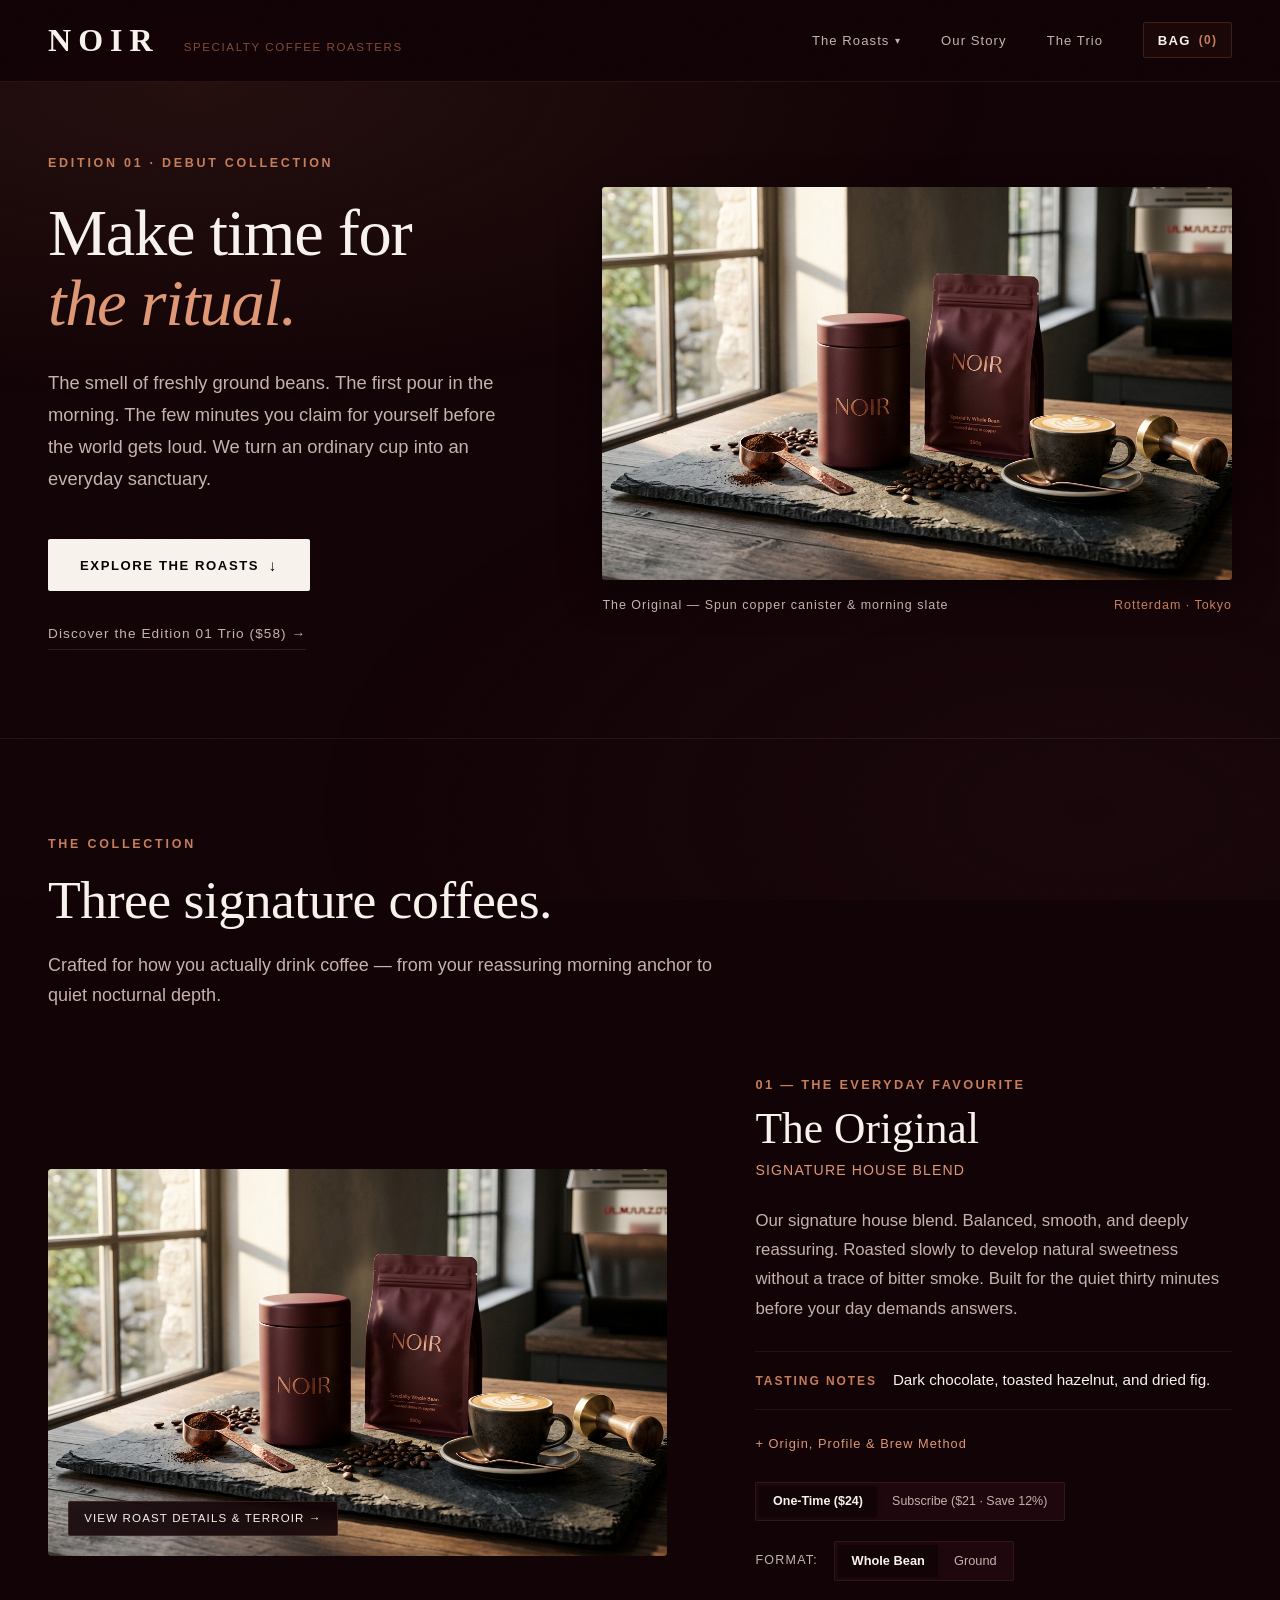
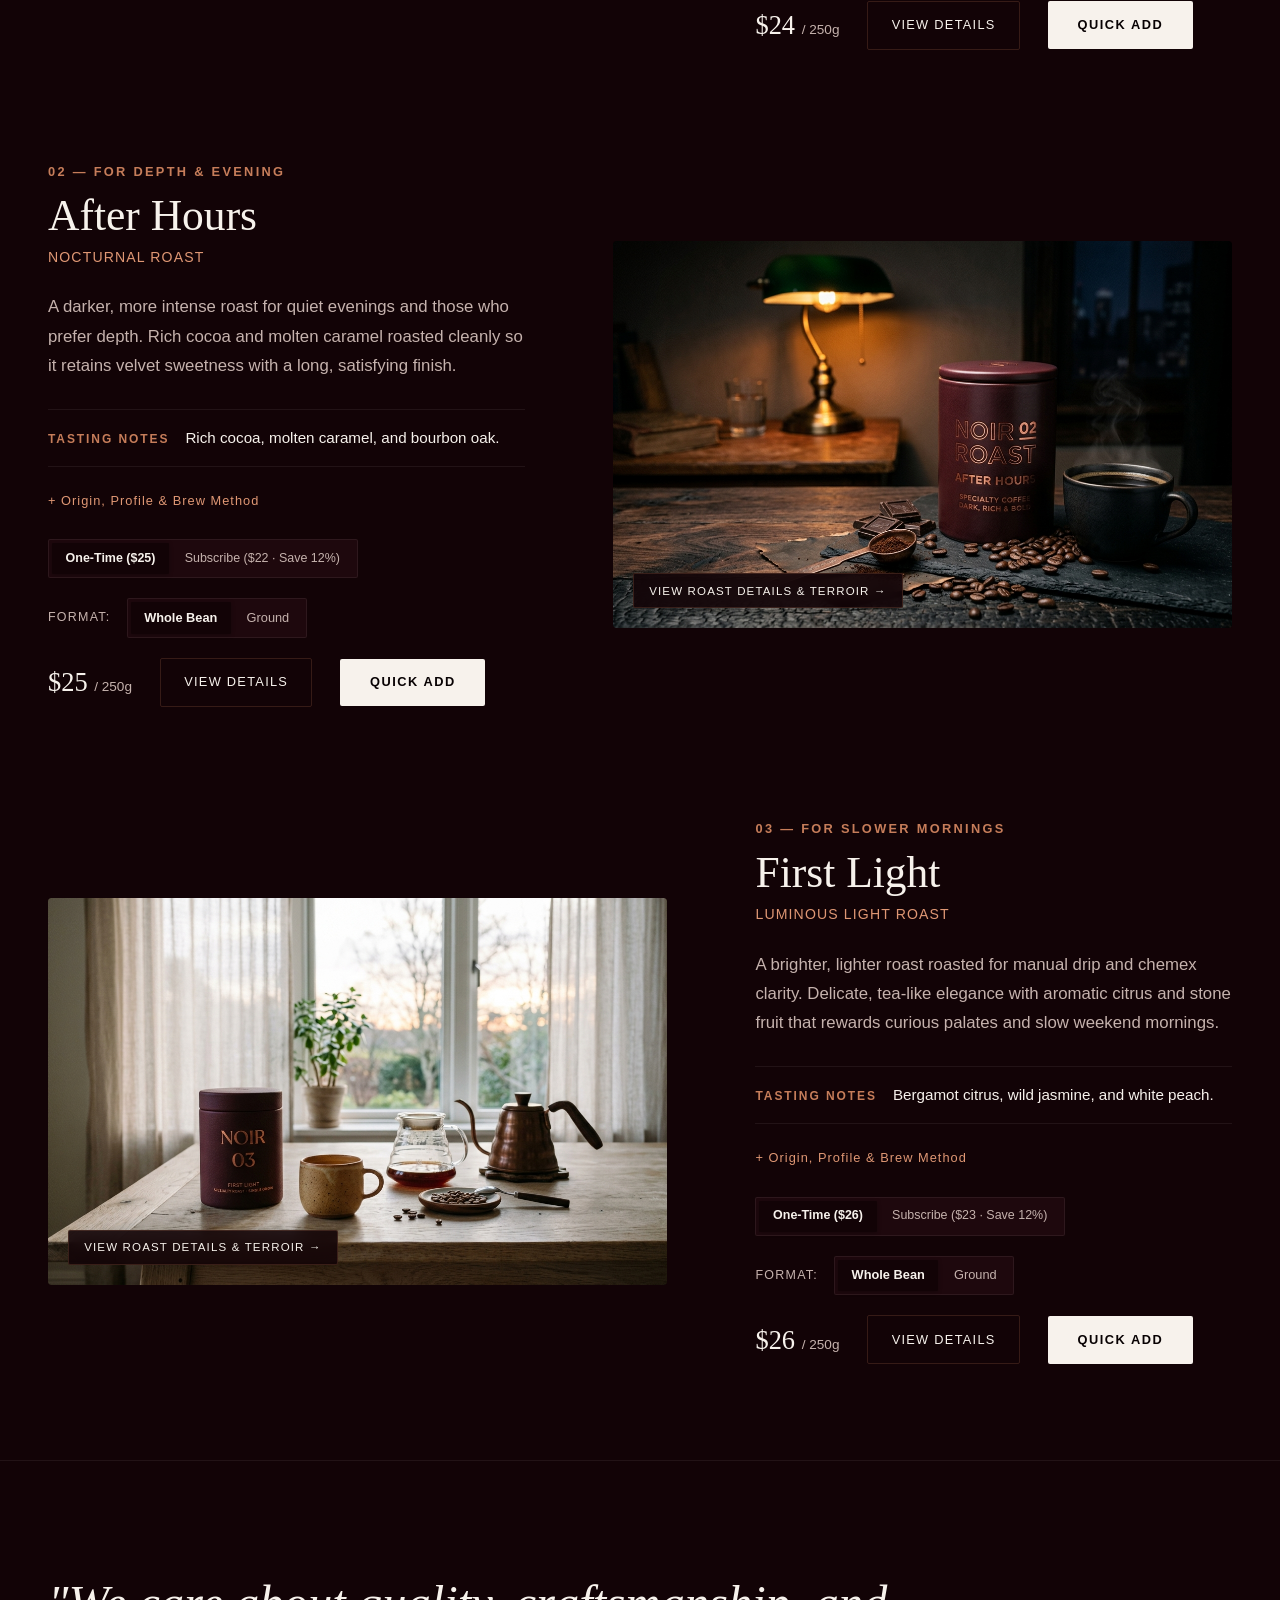
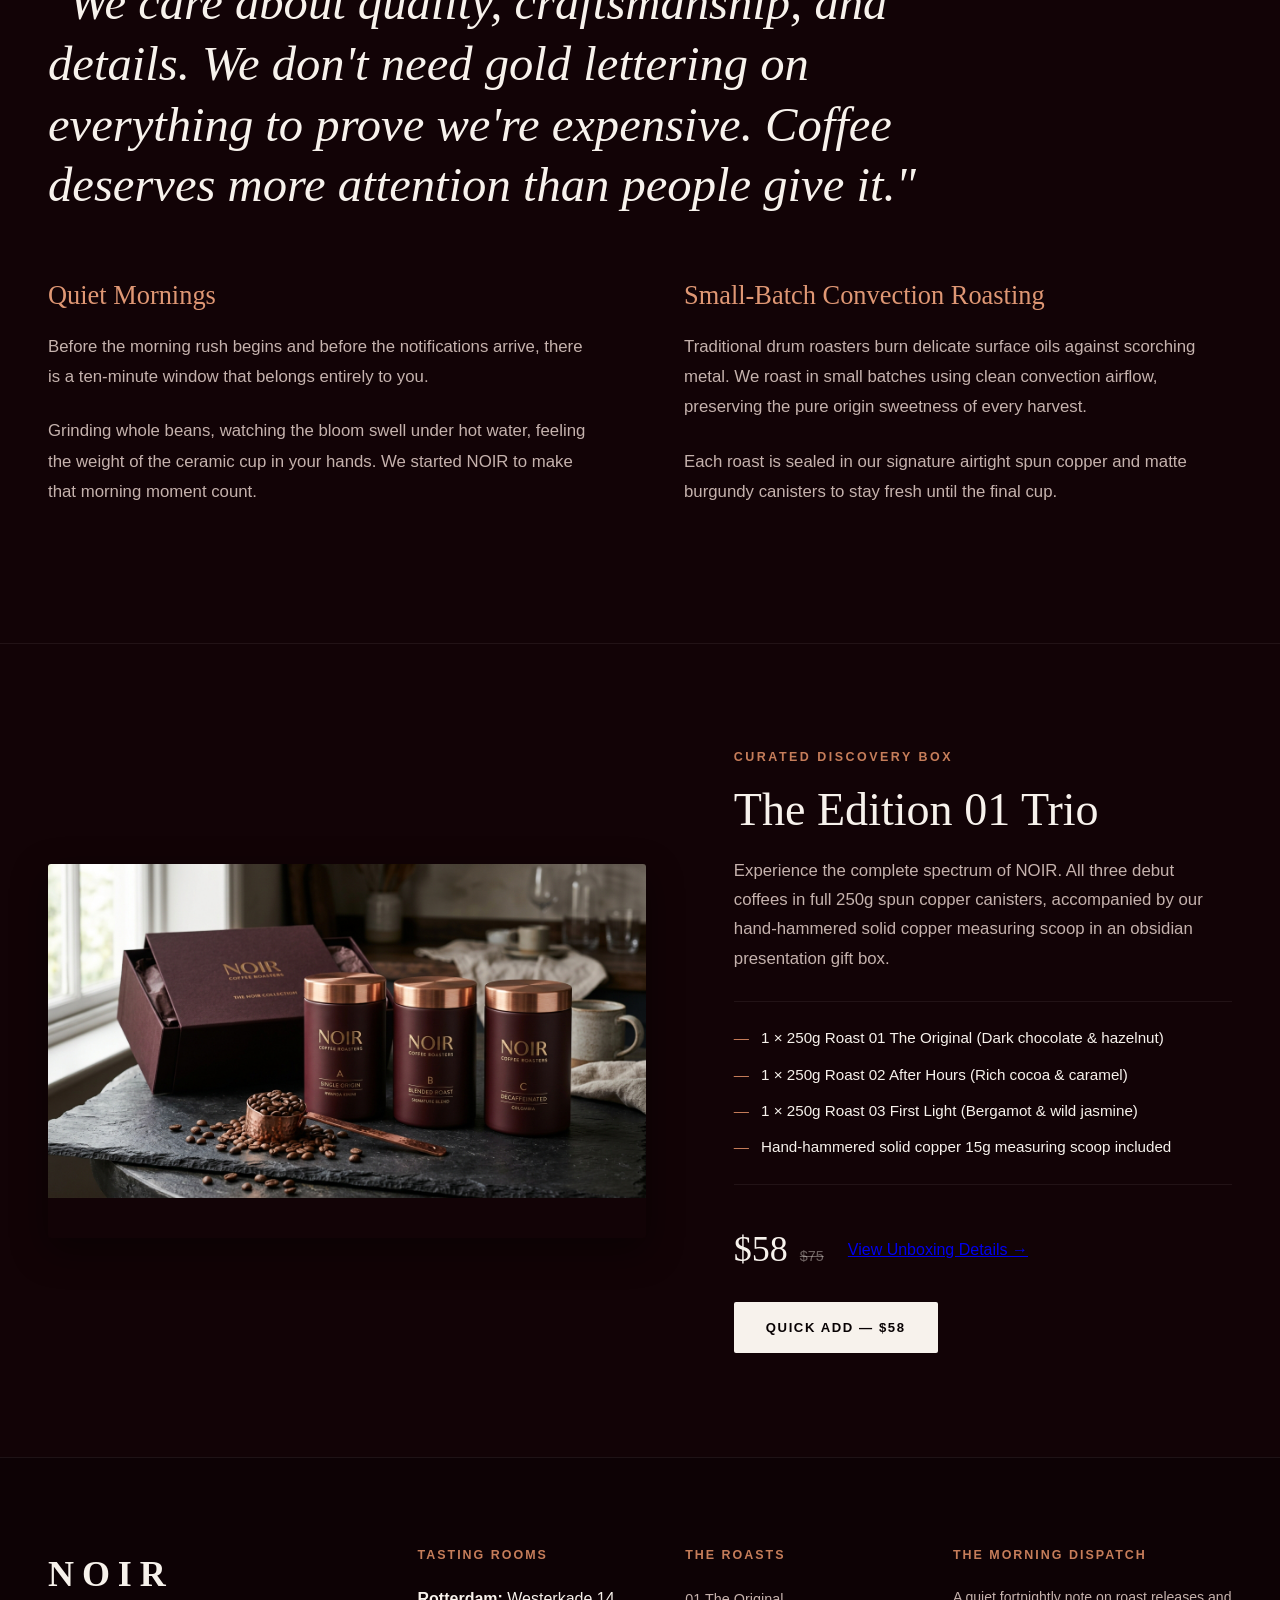
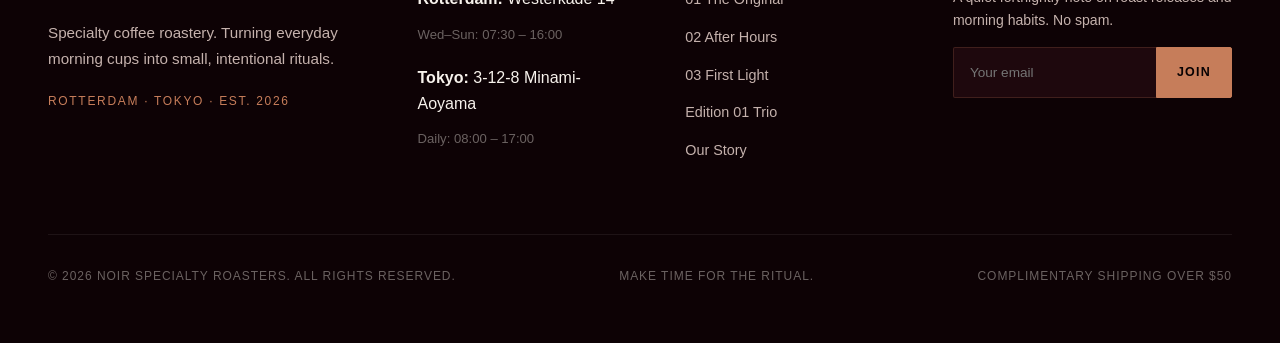
==== commit 1a14f38b: "refactor: streamline homepage hierarchy and declare transparent prototype checkout" ====
--- a/index.html
+++ b/index.html
@@ -173,15 +173,6 @@
               Discover the Edition 01 Trio ($58) →
             </a>
           </div>
-
-          <!-- Direct Quick-Access to Dedicated Product Pages -->
-          <div class="hero-quick-roasts">
-            <span class="quick-roasts-label">Direct Roast Pages:</span>
-            <a href="original.html" class="quick-roast-pill">01 The Original <span>(House Blend)</span> →</a>
-            <a href="after-hours.html" class="quick-roast-pill">02 After Hours <span>(Nocturnal)</span> →</a>
-            <a href="first-light.html" class="quick-roast-pill">03 First Light <span>(Luminous)</span> →</a>
-            <a href="trio.html" class="quick-roast-pill" style="border-color: rgba(198, 125, 90, 0.4); color: var(--noir-copper-light);">★ The Trio <span>($58 Box)</span> →</a>
-          </div>
         </div>
 
         <div class="hero-visual">
@@ -209,34 +200,6 @@
         <p class="section-subtitle-clean">
           Crafted for how you actually drink coffee — from your reassuring morning anchor to quiet nocturnal depth.
         </p>
-      </div>
-
-      <!-- Interactive Coffee Matcher Strip -->
-      <div class="ritual-finder-strip">
-        <div class="ritual-finder-header">
-          <span class="ritual-finder-title">Find Your Morning Roast</span>
-          <span class="ritual-finder-sub">Click a profile to reveal your coffee</span>
-        </div>
-        <div class="ritual-finder-cards">
-          <div class="ritual-option-card" data-match="roast-01">
-            <span class="ritual-opt-time">07:00 AM Essential</span>
-            <h4 class="ritual-opt-name">The Original</h4>
-            <p class="ritual-opt-notes">Balanced & smooth with dark chocolate and hazelnut. The everyday anchor.</p>
-            <a href="original.html" class="ritual-opt-link">Explore 01 The Original Page →</a>
-          </div>
-          <div class="ritual-option-card" data-match="roast-02">
-            <span class="ritual-opt-time">Late Evening Depth</span>
-            <h4 class="ritual-opt-name">After Hours</h4>
-            <p class="ritual-opt-notes">Darker, velvety cocoa and bourbon caramel with zero bitter smoke.</p>
-            <a href="after-hours.html" class="ritual-opt-link">Explore 02 After Hours Page →</a>
-          </div>
-          <div class="ritual-option-card" data-match="roast-03">
-            <span class="ritual-opt-time">Slow Daylight Drip</span>
-            <h4 class="ritual-opt-name">First Light</h4>
-            <p class="ritual-opt-notes">Tea-like clarity with bergamot citrus and floral wild jasmine.</p>
-            <a href="first-light.html" class="ritual-opt-link">Explore 03 First Light Page →</a>
-          </div>
-        </div>
       </div>
 
       <div class="roast-showcase-list">
--- a/css/noir.css
+++ b/css/noir.css
@@ -2136,6 +2136,54 @@
   padding: 0.5rem 0;
 }
 
+.checkout-demo-banner {
+  background: rgba(198, 125, 90, 0.08);
+  border: 1px solid rgba(198, 125, 90, 0.35);
+  border-radius: 2px;
+  padding: 0.85rem 1rem;
+  display: flex;
+  gap: 0.75rem;
+  align-items: flex-start;
+}
+
+.demo-banner-dot {
+  width: 7px;
+  height: 7px;
+  border-radius: 50%;
+  background: var(--noir-copper-light);
+  margin-top: 0.35rem;
+  flex-shrink: 0;
+}
+
+.checkout-demo-banner strong {
+  display: block;
+  font-size: 0.72rem;
+  letter-spacing: 0.09em;
+  text-transform: uppercase;
+  color: var(--noir-copper-light);
+  margin-bottom: 0.2rem;
+}
+
+.checkout-demo-banner span {
+  display: block;
+  font-size: 0.76rem;
+  color: var(--noir-ivory-dim);
+  line-height: 1.45;
+}
+
+.docket-demo-tag {
+  font-size: 0.68rem;
+  letter-spacing: 0.1em;
+  text-transform: uppercase;
+  color: var(--noir-copper-light);
+  background: rgba(198, 125, 90, 0.1);
+  border: 1px solid rgba(198, 125, 90, 0.25);
+  padding: 0.4rem 0.75rem;
+  border-radius: 2px;
+  text-align: center;
+  font-weight: 500;
+}
+
 .checkout-view-header {
   display: flex;
   align-items: baseline;
